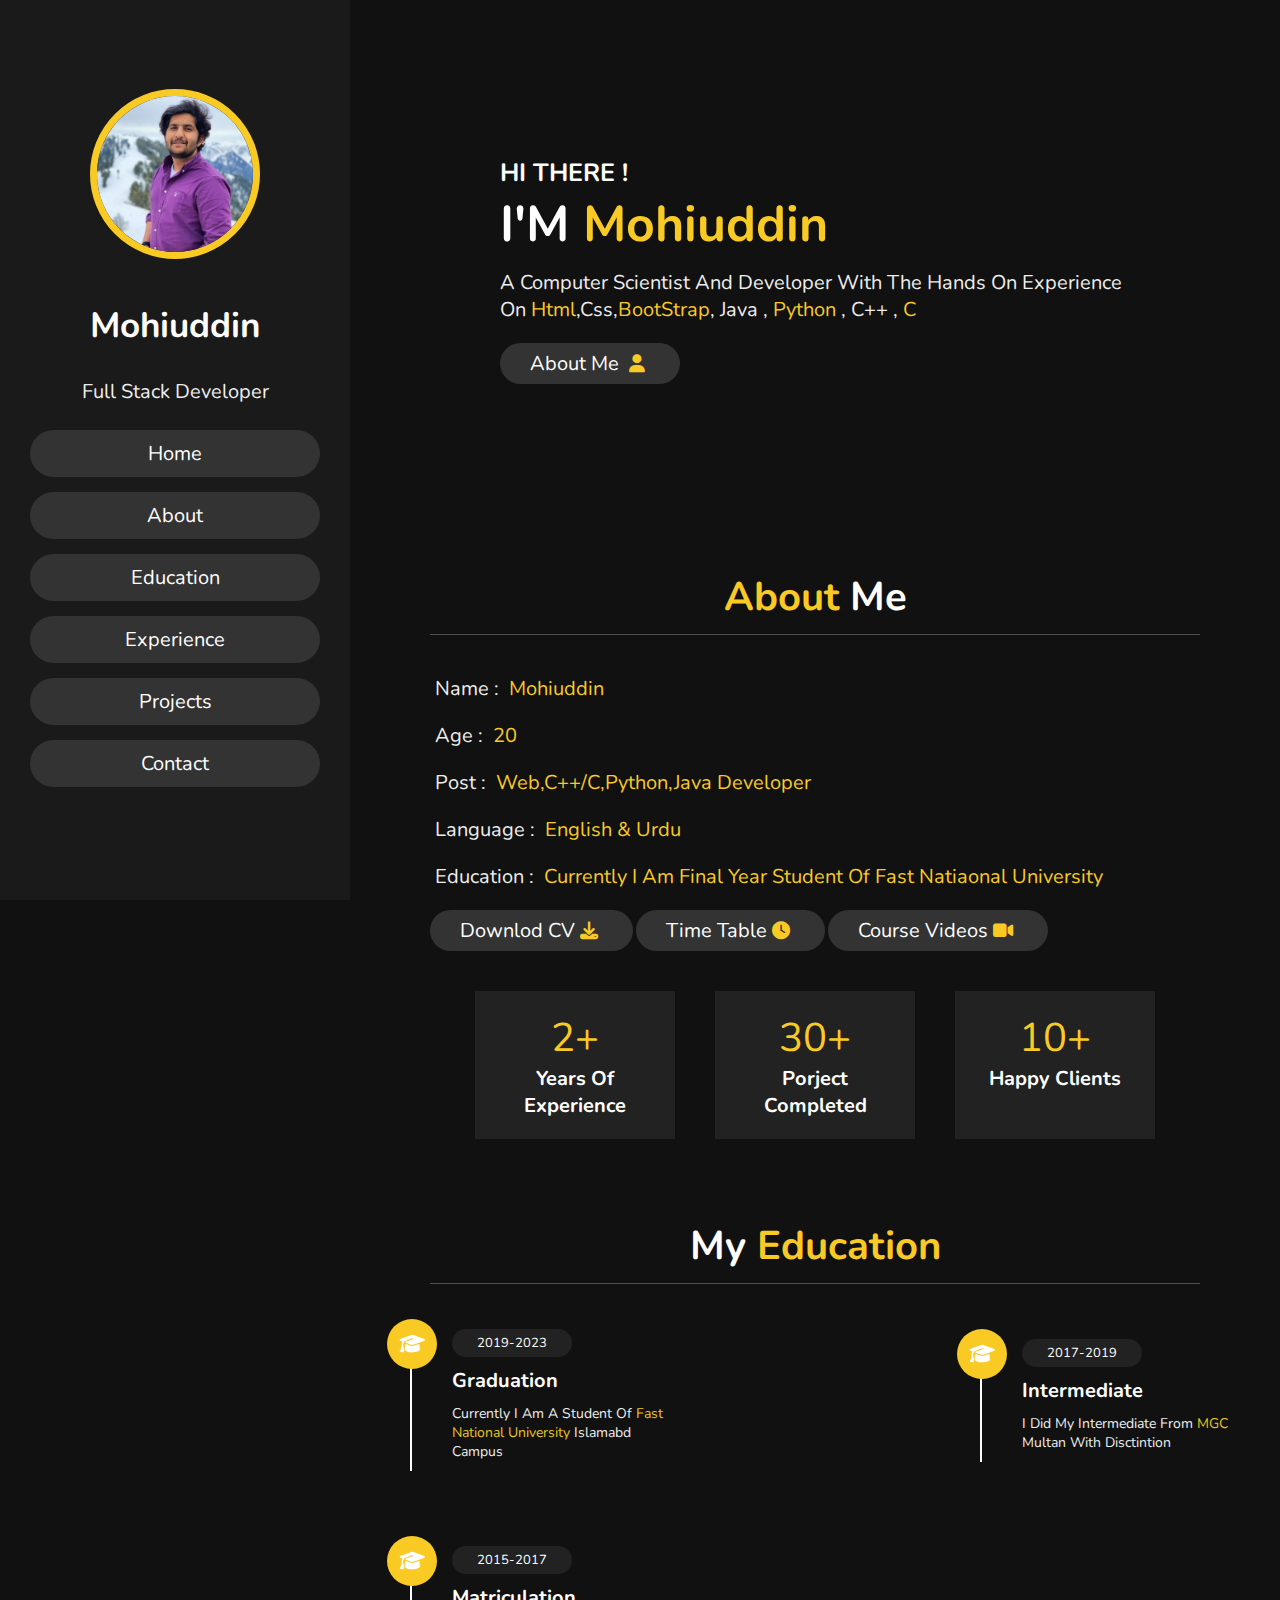
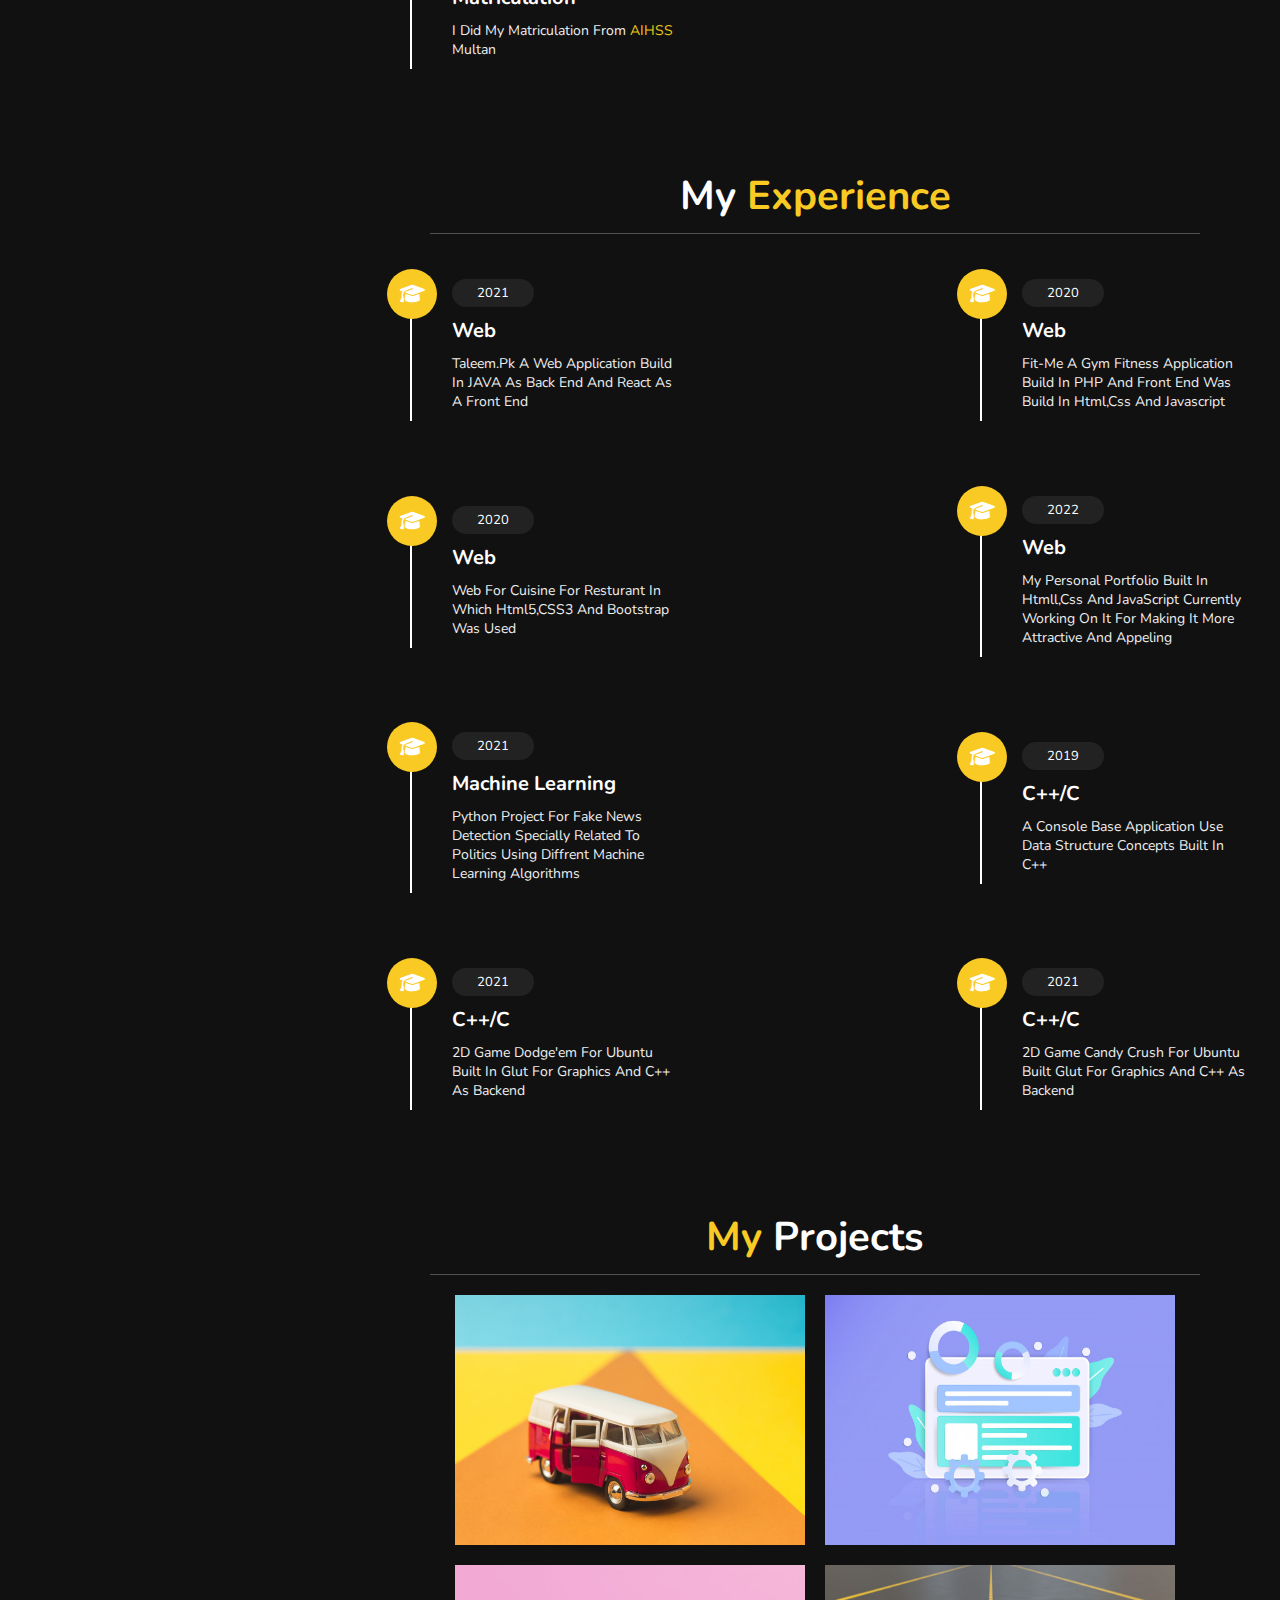
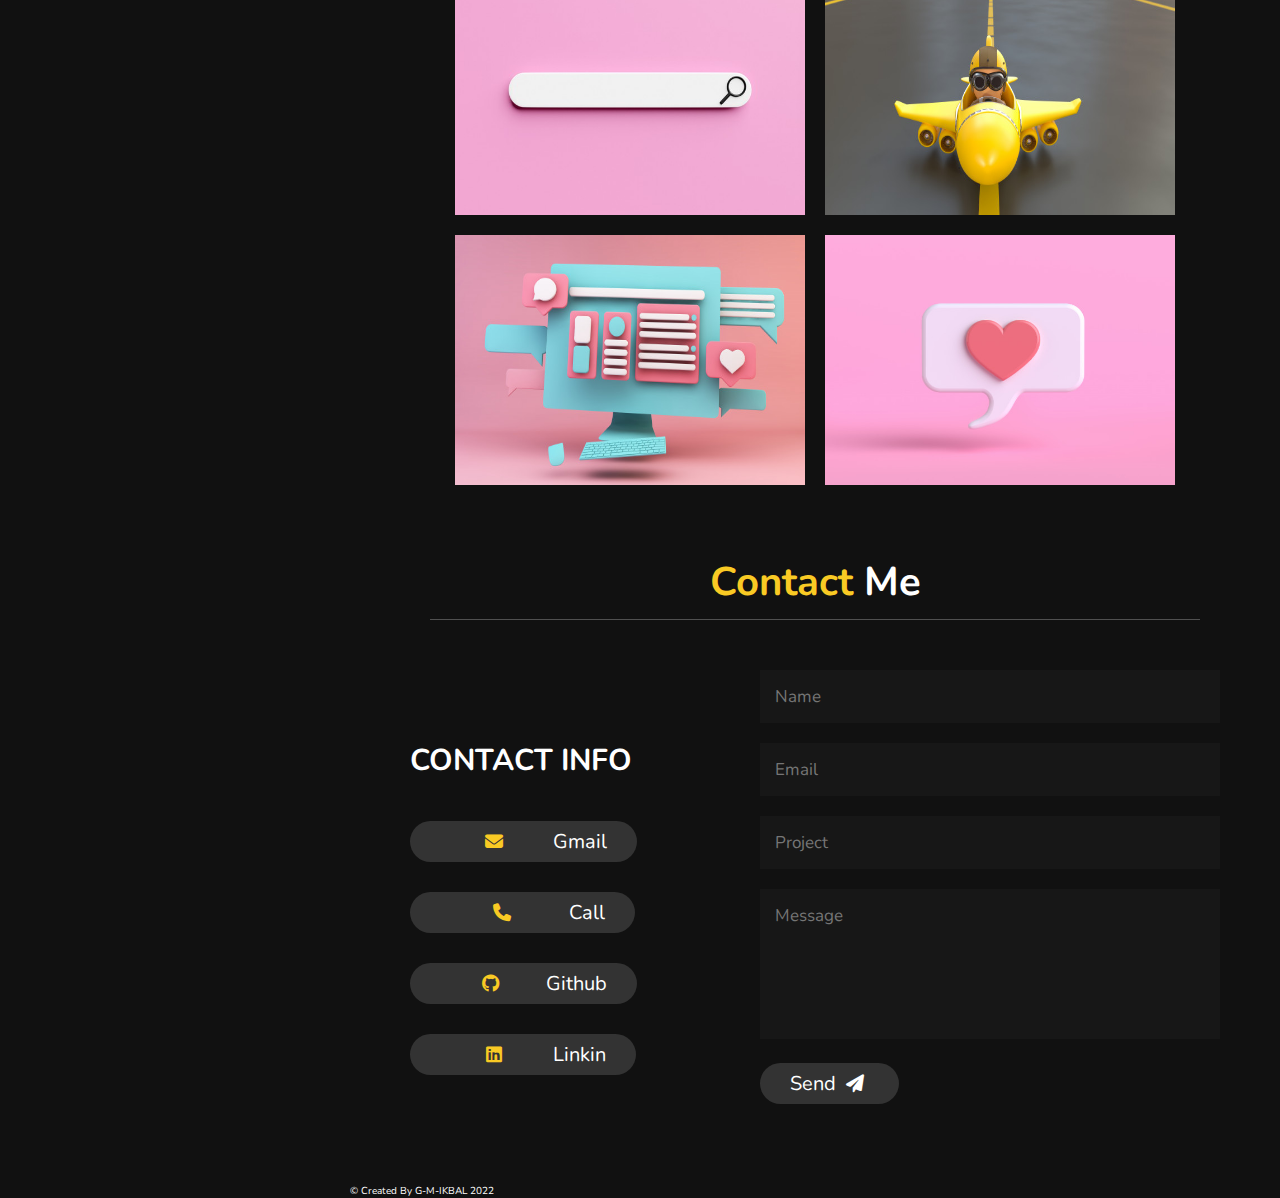
==== index.html @ d761e5ea "pushing files" ====
<!DOCTYPE html>
<html lang="en">
<head>
    <meta charset="UTF-8">
    <meta name="viewport" content="width=device-width, initial-scale=1.0">
    <title>responsive personal portfolio website design</title>

    
    <!-- font awesome cdn link  -->
    <link rel="stylesheet" href="https://cdnjs.cloudflare.com/ajax/libs/font-awesome/5.15.2/css/all.min.css">

    <!-- custom css file link  -->
    <link rel="stylesheet" href="style/style.css">
    
    <link rel="stylesheet" href="style/fontawesome-free-6.2.0-web/css/brands.css">
    <link rel="stylesheet" href="style/fontawesome-free-6.2.0-web/css/fontawesome.css">
    <link rel="stylesheet" href="style/fontawesome-free-6.2.0-web/css/all.css">


</head>
<body>
    

<header>

    <div class="user">

       
        <img src="images/pic.jpg" alt="">
        <h3 class="name">Mohiuddin</h3>
        <p class="post">Full Stack Developer</p>
    </div>

    <nav class="navbar">
        <ul>
            <li><a href="#home">home</a></li>
            <li><a href="#about">about</a></li>
            <li><a href="#education">education</a></li>
        
            <li><a href="#experience">Experience</a></li>
            <li><a href="#portfolio">Projects</a></li>
        
            <li><a href="#contact">contact</a></li>
        </ul>
    </nav>

</header>

<!-- header section ends -->

<div id="menu" class="fas fa-bars"></div>

<!-- home section starts  -->

<section class="home" id="home">



    <h3>HI THERE !</h3>
    <h1>I'M <span>Mohiuddin</span></h1>
    <p>A Computer Scientist and Developer with the hands on experience on <span>Html</span>,Css,<span>BootStrap</span>, Java , <span>Python</span> , C++ , <span>C</span></p>
    <a href="#about"><button class="btn">about me <i class="fas fa-user" style="color:var(--yellow);"></i></button></a>

</section>


<section class="about" id="about">

<h1 class="heading"> <span>about</span> me </h1>

<div class="row">

    <div class="info">
        <h3> <span> name : </span> Mohiuddin </h3>
        <h3> <span> age : </span> 20 </h3>
        <h3> <span> post : </span> Web,C++/C,Python,Java Developer </h3>
        <h3> <span> language : </span> English & Urdu </h3>
        <h3> <span> Education : </span> Currently i am Final Year Student of Fast Natiaonal University </h3>

    <a href="Resume.pdf"><button class="btn">Downlod CV<i class="fa fa-download" style="color:var(--yellow);"></i></button></a>
    <a href="mytimetable.html"><button class ="btn">Time Table<i class="fa fa-clock" style="color:var(--yellow);"></i></button></a>
    <a href="coursevideos.html"><button class ="btn">Course Videos<i class="fa fa-video" style="color:var(--yellow);"></i></button></a>

    </div>

    <div class="counter">

        <div class="box">
            <span>2+</span>
            <h3>years of experience</h3>
        </div>

        <div class="box">
            <span>30+</span>
            <h3>porject completed</h3>
        </div>

        <div class="box">
            <span>10+</span>
            <h3>happy clients</h3>
        </div>

    </div>

</div>

</section>



<section class="education" id="education">
    
<h1 class="heading"> My  <span>Education</span> </h1>

<div class="box-container">

    <div class="box">

        <i class="fas fa-graduation-cap"></i>
        <span>2019-2023</span>
        <h3>Graduation</h3>
        <p>Currently I am a student of <a href="http://nu.edu.pk/" style="color: rgb(233, 198, 24);">Fast National University </a> Islamabd Campus</p> 
       
    </div>

    <div class="box">
         <i class="fas fa-graduation-cap"></i>
        <span>2017-2019</span>
        <h3>Intermediate</h3>
        <p>I did My Intermediate from  <a href="" style="color: rgb(233, 198, 24);">MGC</a> Multan with disctintion</p> 
    
    </div>

    
    <div class="box">
        <i class="fas fa-graduation-cap"></i>
       <span>2015-2017</span>
       <h3>Matriculation</h3>
       <p>I did My Matriculation from  <a href="" style="color: rgb(233, 198, 24);">AIHSS</a> Multan </p> 
   
   </div>

</div>

</section>





<section class="experience" id="experience">

<h1 class="heading"> my <span>Experience</span> </h1>

<div class="box-container">

    <div class="box">
        <i class="fas fa-graduation-cap"></i>
        <span>2021</span>
        <h3>Web</h3>
        <p>Taleem.pk A web Application Build in JAVA as Back End and React as a Front End</p> 

</div>
    <div class="box">
        <i class="fas fa-graduation-cap"></i>
        <span>2020</span>
        <h3>Web</h3>
        <p>Fit-me A gym fitness application Build in PHP and Front End was build in Html,Css and Javascript</p>
    </div>

    <div class="box">
        <i class="fas fa-graduation-cap"></i>
        <span>2020</span>
        <h3>Web</h3>
        <p>Web for Cuisine for Resturant in which Html5,CSS3 and Bootstrap was used</p>
    </div>

    
    <div class="box">
        <i class="fas fa-graduation-cap"></i>
        <span>2022</span>
        <h3>Web</h3>
        <p>My Personal Portfolio Built in Htmll,Css and JavaScript Currently Working on It for Making it more attractive and Appeling</p>
    </div>

    
    <div class="box">
        <i class="fas fa-graduation-cap"></i>
        <span>2021</span>
        <h3>Machine Learning</h3>
        <p>Python Project For Fake news Detection Specially Related to Politics Using Diffrent Machine Learning Algorithms</p>
    </div>

    <div class="box">
        <i class="fas fa-graduation-cap"></i>
        <span>2019</span>
        <h3>C++/C</h3>
        <p>A Console Base Application Use Data structure Concepts Built in C++</p>
    </div>


    <div class="box">
        <i class="fas fa-graduation-cap"></i>
        <span>2021</span>
        <h3>C++/C</h3>
        <p>2D Game Dodge'em for Ubuntu Built in Glut for Graphics and C++ as backend </p>
    </div>

    <div class="box">
        <i class="fas fa-graduation-cap"></i>
        <span>2021</span>
        <h3>C++/C</h3>
        <p>2D Game Candy Crush for Ubuntu Built Glut for Graphics and C++ as backend </p>
    </div>

    

</div>

</section>

<section class="portfolio" id="portfolio">

    <h1 class="heading"> <span>my</span> Projects </h1>


    <div class="image-container" >

        <div class="box">
        <div class="flip-box">
            <div class="flip-box-inner">
              <div class="flip-box-front">
                <img src="images/img1.jpg" alt="img" style="width:350px;height:250px" >
              </div>
              <div class="flip-box-back">
                <h1>Web App</h1s>
                <p style="margin-top:20px;  justify-content: center;">A Project To ctreate Web App in Mern Stack. For Real Estate with the Feature of converting 2D floor planes in to 3D.   </p>
              </div>
            </div>
          </div>
        </div>

        <div class="box">
            <div class="flip-box">
                <div class="flip-box-inner">
                  <div class="flip-box-front">
                    <img src="images/img2.jpg" alt="img" style="width:350px;height:250px">
                  </div>
                  <div class="flip-box-back">
                    <h1>Machine Learning</h1s>
                    <p>A machine Learning Project for Auto Detection of Fake News. This Project was done in Pythone. </p>
                  </div>
                </div>
              </div>
        </div>

        <div class="box">
            <div class="flip-box">
                <div class="flip-box-inner">
                  <div class="flip-box-front">
                    <img src="images/img3.jpg" alt="img" style="width:350px;height:250px">
                  </div>
                  <div class="flip-box-back">
                    <h1>Computer Vision</h1s>
                    <p>Project Description here--</p>
                  </div>
                </div>
              </div>
        </div>

        <div class="box">
            <div class="flip-box">
                <div class="flip-box-inner">
                  <div class="flip-box-front">
                    <img src="images/img4.jpg" alt="img" style="width:350px;height:250px">
                  </div>
                  <div class="flip-box-back">
                    <h1>Artificial Intelligence</h1s>
                    <p>Autonomus driven cars using using simulation torcus</p>
                  </div>
                </div>
              </div>
        </div>

        <div class="box">
            <div class="flip-box">
                <div class="flip-box-inner">
                  <div class="flip-box-front">
                    <img src="images/img5.jpg" alt="img" style="width:350px;height:250px">
                  </div>
                  <div class="flip-box-back">
                    <h1>Games</h1s>
                    <p>Candu Crush and Dodge Em linux base built in C++ and glut </p>
                  </div>
                </div>
              </div>
        </div>


        <div class="box">
            <div class="flip-box">
                <div class="flip-box-inner">
                  <div class="flip-box-front">
                    <img src="images/img6.jpg" alt="img" style="width:350px;height:250px">
                  </div>
                  <div class="flip-box-back">
                    <h1>Taleem.Pk</h1s>
                    <p>LMS on diffrent concept using vaadin as fron end and pure java as backend</p>
                  </div>
                </div>
              </div>
        </div>

    </div>

</section>



<section class="contact" id="contact">

<h1 class="heading"> <span>contact</span> me </h1>

<div class="row">

    <div class="content">

        <h3 class="title">contact info</h3>

        <div class="info">
            
            <h3><a href="mailto: gmiqbal05@gmail.com" style="color:white;" ><button class="btn"><i class="fa fa-envelope" style="width:3cm; "></i>gmail</a> </i></button></i> </h3>
            <h3>  <a href ="tel:+923458466668 " style="color:white;"> <button class="btn"><i class="fas fa-phone" style="width:3.4cm; "></i>Call</button> </a></h3>
            <h3> <a href="https://github.com/" style="color:white;"><button class="btn"><i class="fa-brands fa-github" style="width:2.8cm; "></i>github</button>  </a></h3>
            <h3> <a href="https://pk.linkedin.com/in/gm-iqbal-00810a1b1" style="color:white;"><button class="btn"><i class="fa-brands fa-linkedin" style="width:3cm; "></i>Linkin</button> </a> </h3>
            
        </div>

    </div>

    <form action="">

        <input type="text" placeholder="name" class="box">
        <input type="email" placeholder="email" class="box">
        <input type="text" placeholder="project" class="box">
        <textarea name="" id="" cols="30" rows="10" class="box message" placeholder="message"></textarea>
        <button type="submit" class="btn"> send <i class="fas fa-paper-plane"></i> </button>

    </form>

</div>

</section>


<a href="#home" class="top">
    <img src="scroll-top-img.png" alt="">
</a>

<footer style="color:white;"><p>&copy Created By G-M-IKBAL 2022</p></footer>


</body>
</html>
---- style/style.css ----
@import url('https://fonts.googleapis.com/css2?family=Nunito:wght@200;300;400;600&display=swap');

@import "mytimetable.css";
@import "coursevideos.css";


:root{
    --yellow:#f9ca24;
}

*{
    font-family: 'Nunito', sans-serif;
    margin:0; padding:0;
    box-sizing: border-box;
    text-decoration: none;
    outline: none; border:none;
    text-transform: capitalize;
    transition: all .2s linear;
}

*::selection{
    background:var(--yellow);
    color:#333;
}

html{
    font-size: 62.5%;
    overflow-x: hidden;
}

html::-webkit-scrollbar{
    width:1.4rem;
}

html::-webkit-scrollbar-track{
    background:#222;
}

html::-webkit-scrollbar-thumb{
    background:var(--yellow);
}

body{
    background:#111;
    overflow-x: hidden;
    padding-left: 35rem;
} 

.index{
    background:#111;
    overflow-x: hidden;
    padding-left: 35rem;
}

section{
    min-height: 60vh;
     padding: 20px;;
}  


.btn{
    padding:.7rem 3rem;
    background:#333;
    color:#fff;
    cursor: pointer;
    transition: transform .5s;
    margin-top: 1rem;
    font-size: 2rem;
    border-radius: 5rem;
}


.btn:hover {
    transform: scale(1.3);
    background: var(--yellow);

    }

.btn i{
    padding:0 .5rem;
    font-size: 1.8rem;
}

 

.heading{
    text-align: center;
    margin:0 6rem;
    font-size: 4rem;
    padding:1rem;
    border-bottom: .1rem solid #fff4;
    color:#fff;
}

.heading span{
    color:var(--yellow);
}

header{
    position: fixed;
    top:0; left:0;
    z-index: 1000;
    height:100%;
    width:35rem;
    background:#1a1a1a;
    display: flex;
    align-items: center;
    justify-content: center;
    flex-flow: column;
    text-align: center;
}

header .user img{
    height:17rem;
    width:17rem;
    border-radius: 50%;
    object-fit: cover;
    margin-bottom: 1rem;
    border:.7rem solid var(--yellow);
}

header .user .name{
    font-size: 3.5rem;
    color:#fff;
}

header .user .post{
    font-size: 2rem;
    color:#eee;
}

header .navbar{
    width:100%;
   
}

header .navbar ul{
    list-style: none;
    padding:1rem 3rem;
   
}


header .navbar ul li a{
    display: block;
    padding:1rem;
    margin:1.5rem 0;
    background:#333;
    color:#fff;
    font-size: 2rem;
    border-radius: 5rem;
   
}

header .navbar ul li a:hover{
    background:var(--yellow);
    transform: scale(1.2);
    
}

#menu{
    position: fixed;
    top:2rem; right:2rem;
    background:#333;
    color:#fff;
    cursor: pointer;
    font-size: 2.5rem;
    padding:1rem 1.5rem; 
    z-index: 1000;
    display: none; 
}

.home{
    display: flex;
    justify-content: center;
    flex-flow: column;
    padding:0 15rem;
}

.home h3{
    font-size: 2.5rem;
    color:#fff;
}

.home h1{
    font-size:5rem;
    color:#fff;
}

.home h1 span{
    color:var(--yellow);
}

.home p span{
    color: var(--yellow);
}

.home p{
    font-size:2rem;
    color:#eee;
    padding: 1rem 0;
}

.about .row{
    display: flex;
    align-items: center;
    justify-content: center;
    flex-wrap: wrap;
    padding:1rem 0;
}

.about .row .info{
    flex:1 1 48rem;
    padding:2rem 1rem;
    padding-left: 6rem;
}

.about .row .info h3{
    font-size: 2rem;
    color:var(--yellow);
    padding:1rem 0;
    font-weight: normal;
}


.about .row .info h3 span{
    color:#eee;
    padding:0 .5rem;
}

.about .row .counter{
    flex:1 1 48rem;
    display: flex;
    justify-content: center;
    flex-wrap: wrap;
}

.about .row .counter .box{
    width:20rem;
    background:#222;
    text-align: center;
    padding: 2rem;
    margin:2rem;


}

.about .row .counter .box span{
    font-size: 4rem;
    color:var(--yellow);
}

.about .row .counter .box h3{
    font-size: 2rem;
    color:#fff;
}

 .box-container{
    display: flex;
    align-items: center;
    justify-content: space-between;
    flex-wrap: wrap;
    padding:1rem 0;
    padding-left: 3rem;
}

 .box-container .box{
    width:27rem;
    margin:4rem 1rem;
    padding-left: 4rem;
    border-left: .2rem solid #fff;
    position: relative;
}

 .box-container .box span{
    font-size: 1.3rem;
    background:#222;
    color:#fff;
    border-radius: 5rem;
    padding:.5rem 2.5rem;
}

 .box-container .box h3{
    font-size: 2rem;
    color:#fff;
    padding-top: 1.5rem;
}

 .box-container .box p{
    font-size: 1.4rem;
    color:#eee;
    padding: 1rem 0;
}

.box-container .box i{
    position: absolute;
    top:-1.5rem; left:-2.5rem;
    height:5rem;
    width: 5rem;
    border-radius: 50%;
    line-height: 5rem;
    text-align: center;
    font-size: 2rem;
    color:#fff;
    background:var(--yellow);
}



.portfolio .button-container{
    display: flex;
    align-items: center;
    justify-content: center;
    flex-wrap: wrap;
    padding:1rem 0;
}

.portfolio .button-container .btn{
    margin:1rem;
    cursor: pointer;
}

.portfolio .image-container{
    display: flex;
    align-items: center;
    justify-content: center;
    flex-wrap:wrap;
    padding: 1rem 0;

}


.contact .cols{
    display: flex;
    align-items: left;
    justify-content: center;
    flex-wrap: wrap;
}

.contact .cols .content{
    flex:1 1 30rem;
    padding:4rem;
    padding-bottom: 0;
}

.contact .cols form{
    flex:1 1 45rem;
    padding:2rem;
    margin:2rem;
    margin-bottom: 4rem;
}

.contact .cols form .box{
    padding:1.5rem;
    margin:1rem 0;
    background:#3333;
    color:#fff;
    text-transform: none;
    font-size: 1.7rem;
    width:100%;
}

.contact .cols form .box::placeholder{
    text-transform: capitalize;
}

.contact .cols form .message{
    height: 15rem;
    resize: none;
}

.contact .cols .content .title{
    text-transform: uppercase;
    color:#fff;
    font-size: 3rem;
    padding-bottom: 2rem;
}

.contact .cols .content .info h3{
    display: flex;
    align-items: center;
    font-size: 2rem;
    color:#eee;
    padding:1rem 0;
    font-weight: normal;
}

.contact .cols .content .info h3 i{
    padding-right: 1rem;
    align-items: center;
    color:var(--yellow);
}

.contact .cols .content .info h3 i{
    padding-right: 1rem;
    align-items: center;
    color:var(--yellow);
}

.top{
    position: fixed;
    bottom:7.5rem; right: 2rem;
    z-index: 100;
    display: none;
}



.flip-box {
    background-color: transparent;
    width: 350px;
    height: 250px;
    perspective: 1000px;
    background-color: var(--yellow);
    margin: 1rem;
  }
  
  .flip-box-inner {
    position: relative;
    width: 100%;
    height: 100%;
    text-align: center;
    transition: transform 0.8s;
    transform-style: preserve-3d;

  }
  
  .flip-box:hover .flip-box-inner {
    transform: rotateY(180deg);
  }
  
  .flip-box-front, .flip-box-back {
    position: absolute;
    width: 100%;
    height: 100%;
    -webkit-backface-visibility: hidden;
    backface-visibility: hidden;
  }


  .flip-box-back {

    background-color: rgb(56, 54, 54);
    color: white;
    transform: rotateY(180deg);
  }

  
  

  .flip-box-back p{

    color: var(--yellow);
    font-size: large;
    font-family: 'Franklin Gothic Medium', 'Arial Narrow', Arial, sans-serif;
    text-align: center;
  }

  
  .flip-box-back h1{

    color: var(--yellow);
    font-size: xx-large;
    font-weight: bold;

    font-family: 'Times New Roman', Times, serif;
    font-weight: 200;
    text-align: center;
  }
  

  .flip-box-back p{

    color: white;
    font-size: small;
    text-align: center;
  }


  .contact .row{
    display: flex;
    align-items: center;
    justify-content: center;
    flex-wrap: wrap;
}

.contact .row .content{
    flex:1 1 30rem;
    padding:4rem;
    padding-bottom: 0;
}

.contact .row form{
    flex:1 1 45rem;
    padding:2rem;
    margin:2rem;
    margin-bottom: 4rem;
}

.contact .row form .box{
    padding:1.5rem;
    margin:1rem 0;
    background:#3333;
    color:#fff;
    text-transform: none;
    font-size: 1.7rem;
    width:100%;
}

.contact .row form .box::placeholder{
    text-transform: capitalize;
}

.contact .row form .message{
    height: 15rem;
    resize: none;
}

.contact .row .content .title{
    text-transform: uppercase;
    color:#fff;
    font-size: 3rem;
    padding-bottom: 2rem;
 }

.contact .row .content .info h3{
    display: flex;
    align-items: center;
    font-size: 2rem;
    color:#eee;
    padding:1rem 0;
    font-weight: normal;
}

.contact .row .content .info h3 i{
    padding-right: 1rem;
    color:var(--yellow);
} 

/* media queries  */

@media (max-width:1200px){

    html{
        font-size: 55%;
    }

    .home{
        padding:1rem 4rem;
    }

}





 @media (max-width:991px){

    header{
        left:-120%;
    }
 
    #menu{
        display: block;
    }
 
    header.toggle{
     left:0%;
    }
 
    body{
        padding:0;
    }
 
 }

 
@media (max-width:768px){

    html{
        font-size: 50%;
    }

 }
 

@media (max-width:400px){


    header{
        width: 100%;
       
    }

    .heading{
        margin:0 3rem;
    }

    .about .row .counter .box{
        width: 100%;
    }
 
    .experience .box-container .box{
        width:100%;
    }

    .education .box-container .box{
        width:100%;
    }

    .portfolio .box-container .box{
        width:100%;
    }

    .contact .row form{
        margin:3rem 0;
    }



  }
---- style/fontawesome-free-6.2.0-web/css/brands.css ----
/*!
 * Font Awesome Free 6.2.0 by @fontawesome - https://fontawesome.com
 * License - https://fontawesome.com/license/free (Icons: CC BY 4.0, Fonts: SIL OFL 1.1, Code: MIT License)
 * Copyright 2022 Fonticons, Inc.
 */
:root, :host {
  --fa-style-family-brands: 'Font Awesome 6 Brands';
  --fa-font-brands: normal 400 1em/1 'Font Awesome 6 Brands'; }

@font-face {
  font-family: 'Font Awesome 6 Brands';
  font-style: normal;
  font-weight: 400;
  font-display: block;
  src: url("../webfonts/fa-brands-400.woff2") format("woff2"), url("../webfonts/fa-brands-400.ttf") format("truetype"); }

.fab,
.fa-brands {
  font-weight: 400; }

.fa-monero:before {
  content: "\f3d0"; }

.fa-hooli:before {
  content: "\f427"; }

.fa-yelp:before {
  content: "\f1e9"; }

.fa-cc-visa:before {
  content: "\f1f0"; }

.fa-lastfm:before {
  content: "\f202"; }

.fa-shopware:before {
  content: "\f5b5"; }

.fa-creative-commons-nc:before {
  content: "\f4e8"; }

.fa-aws:before {
  content: "\f375"; }

.fa-redhat:before {
  content: "\f7bc"; }

.fa-yoast:before {
  content: "\f2b1"; }

.fa-cloudflare:before {
  content: "\e07d"; }

.fa-ups:before {
  content: "\f7e0"; }

.fa-wpexplorer:before {
  content: "\f2de"; }

.fa-dyalog:before {
  content: "\f399"; }

.fa-bity:before {
  content: "\f37a"; }

.fa-stackpath:before {
  content: "\f842"; }

.fa-buysellads:before {
  content: "\f20d"; }

.fa-first-order:before {
  content: "\f2b0"; }

.fa-modx:before {
  content: "\f285"; }

.fa-guilded:before {
  content: "\e07e"; }

.fa-vnv:before {
  content: "\f40b"; }

.fa-square-js:before {
  content: "\f3b9"; }

.fa-js-square:before {
  content: "\f3b9"; }

.fa-microsoft:before {
  content: "\f3ca"; }

.fa-qq:before {
  content: "\f1d6"; }

.fa-orcid:before {
  content: "\f8d2"; }

.fa-java:before {
  content: "\f4e4"; }

.fa-invision:before {
  content: "\f7b0"; }

.fa-creative-commons-pd-alt:before {
  content: "\f4ed"; }

.fa-centercode:before {
  content: "\f380"; }

.fa-glide-g:before {
  content: "\f2a6"; }

.fa-drupal:before {
  content: "\f1a9"; }

.fa-hire-a-helper:before {
  content: "\f3b0"; }

.fa-creative-commons-by:before {
  content: "\f4e7"; }

.fa-unity:before {
  content: "\e049"; }

.fa-whmcs:before {
  content: "\f40d"; }

.fa-rocketchat:before {
  content: "\f3e8"; }

.fa-vk:before {
  content: "\f189"; }

.fa-untappd:before {
  content: "\f405"; }

.fa-mailchimp:before {
  content: "\f59e"; }

.fa-css3-alt:before {
  content: "\f38b"; }

.fa-square-reddit:before {
  content: "\f1a2"; }

.fa-reddit-square:before {
  content: "\f1a2"; }

.fa-vimeo-v:before {
  content: "\f27d"; }

.fa-contao:before {
  content: "\f26d"; }

.fa-square-font-awesome:before {
  content: "\e5ad"; }

.fa-deskpro:before {
  content: "\f38f"; }

.fa-sistrix:before {
  content: "\f3ee"; }

.fa-square-instagram:before {
  content: "\e055"; }

.fa-instagram-square:before {
  content: "\e055"; }

.fa-battle-net:before {
  content: "\f835"; }

.fa-the-red-yeti:before {
  content: "\f69d"; }

.fa-square-hacker-news:before {
  content: "\f3af"; }

.fa-hacker-news-square:before {
  content: "\f3af"; }

.fa-edge:before {
  content: "\f282"; }

.fa-napster:before {
  content: "\f3d2"; }

.fa-square-snapchat:before {
  content: "\f2ad"; }

.fa-snapchat-square:before {
  content: "\f2ad"; }

.fa-google-plus-g:before {
  content: "\f0d5"; }

.fa-artstation:before {
  content: "\f77a"; }

.fa-markdown:before {
  content: "\f60f"; }

.fa-sourcetree:before {
  content: "\f7d3"; }

.fa-google-plus:before {
  content: "\f2b3"; }

.fa-diaspora:before {
  content: "\f791"; }

.fa-foursquare:before {
  content: "\f180"; }

.fa-stack-overflow:before {
  content: "\f16c"; }

.fa-github-alt:before {
  content: "\f113"; }

.fa-phoenix-squadron:before {
  content: "\f511"; }

.fa-pagelines:before {
  content: "\f18c"; }

.fa-algolia:before {
  content: "\f36c"; }

.fa-red-river:before {
  content: "\f3e3"; }

.fa-creative-commons-sa:before {
  content: "\f4ef"; }

.fa-safari:before {
  content: "\f267"; }

.fa-google:before {
  content: "\f1a0"; }

.fa-square-font-awesome-stroke:before {
  content: "\f35c"; }

.fa-font-awesome-alt:before {
  content: "\f35c"; }

.fa-atlassian:before {
  content: "\f77b"; }

.fa-linkedin-in:before {
  content: "\f0e1"; }

.fa-digital-ocean:before {
  content: "\f391"; }

.fa-nimblr:before {
  content: "\f5a8"; }

.fa-chromecast:before {
  content: "\f838"; }

.fa-evernote:before {
  content: "\f839"; }

.fa-hacker-news:before {
  content: "\f1d4"; }

.fa-creative-commons-sampling:before {
  content: "\f4f0"; }

.fa-adversal:before {
  content: "\f36a"; }

.fa-creative-commons:before {
  content: "\f25e"; }

.fa-watchman-monitoring:before {
  content: "\e087"; }

.fa-fonticons:before {
  content: "\f280"; }

.fa-weixin:before {
  content: "\f1d7"; }

.fa-shirtsinbulk:before {
  content: "\f214"; }

.fa-codepen:before {
  content: "\f1cb"; }

.fa-git-alt:before {
  content: "\f841"; }

.fa-lyft:before {
  content: "\f3c3"; }

.fa-rev:before {
  content: "\f5b2"; }

.fa-windows:before {
  content: "\f17a"; }

.fa-wizards-of-the-coast:before {
  content: "\f730"; }

.fa-square-viadeo:before {
  content: "\f2aa"; }

.fa-viadeo-square:before {
  content: "\f2aa"; }

.fa-meetup:before {
  content: "\f2e0"; }

.fa-centos:before {
  content: "\f789"; }

.fa-adn:before {
  content: "\f170"; }

.fa-cloudsmith:before {
  content: "\f384"; }

.fa-pied-piper-alt:before {
  content: "\f1a8"; }

.fa-square-dribbble:before {
  content: "\f397"; }

.fa-dribbble-square:before {
  content: "\f397"; }

.fa-codiepie:before {
  content: "\f284"; }

.fa-node:before {
  content: "\f419"; }

.fa-mix:before {
  content: "\f3cb"; }

.fa-steam:before {
  content: "\f1b6"; }

.fa-cc-apple-pay:before {
  content: "\f416"; }

.fa-scribd:before {
  content: "\f28a"; }

.fa-openid:before {
  content: "\f19b"; }

.fa-instalod:before {
  content: "\e081"; }

.fa-expeditedssl:before {
  content: "\f23e"; }

.fa-sellcast:before {
  content: "\f2da"; }

.fa-square-twitter:before {
  content: "\f081"; }

.fa-twitter-square:before {
  content: "\f081"; }

.fa-r-project:before {
  content: "\f4f7"; }

.fa-delicious:before {
  content: "\f1a5"; }

.fa-freebsd:before {
  content: "\f3a4"; }

.fa-vuejs:before {
  content: "\f41f"; }

.fa-accusoft:before {
  content: "\f369"; }

.fa-ioxhost:before {
  content: "\f208"; }

.fa-fonticons-fi:before {
  content: "\f3a2"; }

.fa-app-store:before {
  content: "\f36f"; }

.fa-cc-mastercard:before {
  content: "\f1f1"; }

.fa-itunes-note:before {
  content: "\f3b5"; }

.fa-golang:before {
  content: "\e40f"; }

.fa-kickstarter:before {
  content: "\f3bb"; }

.fa-grav:before {
  content: "\f2d6"; }

.fa-weibo:before {
  content: "\f18a"; }

.fa-uncharted:before {
  content: "\e084"; }

.fa-firstdraft:before {
  content: "\f3a1"; }

.fa-square-youtube:before {
  content: "\f431"; }

.fa-youtube-square:before {
  content: "\f431"; }

.fa-wikipedia-w:before {
  content: "\f266"; }

.fa-wpressr:before {
  content: "\f3e4"; }

.fa-rendact:before {
  content: "\f3e4"; }

.fa-angellist:before {
  content: "\f209"; }

.fa-galactic-republic:before {
  content: "\f50c"; }

.fa-nfc-directional:before {
  content: "\e530"; }

.fa-skype:before {
  content: "\f17e"; }

.fa-joget:before {
  content: "\f3b7"; }

.fa-fedora:before {
  content: "\f798"; }

.fa-stripe-s:before {
  content: "\f42a"; }

.fa-meta:before {
  content: "\e49b"; }

.fa-laravel:before {
  content: "\f3bd"; }

.fa-hotjar:before {
  content: "\f3b1"; }

.fa-bluetooth-b:before {
  content: "\f294"; }

.fa-sticker-mule:before {
  content: "\f3f7"; }

.fa-creative-commons-zero:before {
  content: "\f4f3"; }

.fa-hips:before {
  content: "\f452"; }

.fa-behance:before {
  content: "\f1b4"; }

.fa-reddit:before {
  content: "\f1a1"; }

.fa-discord:before {
  content: "\f392"; }

.fa-chrome:before {
  content: "\f268"; }

.fa-app-store-ios:before {
  content: "\f370"; }

.fa-cc-discover:before {
  content: "\f1f2"; }

.fa-wpbeginner:before {
  content: "\f297"; }

.fa-confluence:before {
  content: "\f78d"; }

.fa-mdb:before {
  content: "\f8ca"; }

.fa-dochub:before {
  content: "\f394"; }

.fa-accessible-icon:before {
  content: "\f368"; }

.fa-ebay:before {
  content: "\f4f4"; }

.fa-amazon:before {
  content: "\f270"; }

.fa-unsplash:before {
  content: "\e07c"; }

.fa-yarn:before {
  content: "\f7e3"; }

.fa-square-steam:before {
  content: "\f1b7"; }

.fa-steam-square:before {
  content: "\f1b7"; }

.fa-500px:before {
  content: "\f26e"; }

.fa-square-vimeo:before {
  content: "\f194"; }

.fa-vimeo-square:before {
  content: "\f194"; }

.fa-asymmetrik:before {
  content: "\f372"; }

.fa-font-awesome:before {
  content: "\f2b4"; }

.fa-font-awesome-flag:before {
  content: "\f2b4"; }

.fa-font-awesome-logo-full:before {
  content: "\f2b4"; }

.fa-gratipay:before {
  content: "\f184"; }

.fa-apple:before {
  content: "\f179"; }

.fa-hive:before {
  content: "\e07f"; }

.fa-gitkraken:before {
  content: "\f3a6"; }

.fa-keybase:before {
  content: "\f4f5"; }

.fa-apple-pay:before {
  content: "\f415"; }

.fa-padlet:before {
  content: "\e4a0"; }

.fa-amazon-pay:before {
  content: "\f42c"; }

.fa-square-github:before {
  content: "\f092"; }

.fa-github-square:before {
  content: "\f092"; }

.fa-stumbleupon:before {
  content: "\f1a4"; }

.fa-fedex:before {
  content: "\f797"; }

.fa-phoenix-framework:before {
  content: "\f3dc"; }

.fa-shopify:before {
  content: "\e057"; }

.fa-neos:before {
  content: "\f612"; }

.fa-hackerrank:before {
  content: "\f5f7"; }

.fa-researchgate:before {
  content: "\f4f8"; }

.fa-swift:before {
  content: "\f8e1"; }

.fa-angular:before {
  content: "\f420"; }

.fa-speakap:before {
  content: "\f3f3"; }

.fa-angrycreative:before {
  content: "\f36e"; }

.fa-y-combinator:before {
  content: "\f23b"; }

.fa-empire:before {
  content: "\f1d1"; }

.fa-envira:before {
  content: "\f299"; }

.fa-square-gitlab:before {
  content: "\e5ae"; }

.fa-gitlab-square:before {
  content: "\e5ae"; }

.fa-studiovinari:before {
  content: "\f3f8"; }

.fa-pied-piper:before {
  content: "\f2ae"; }

.fa-wordpress:before {
  content: "\f19a"; }

.fa-product-hunt:before {
  content: "\f288"; }

.fa-firefox:before {
  content: "\f269"; }

.fa-linode:before {
  content: "\f2b8"; }

.fa-goodreads:before {
  content: "\f3a8"; }

.fa-square-odnoklassniki:before {
  content: "\f264"; }

.fa-odnoklassniki-square:before {
  content: "\f264"; }

.fa-jsfiddle:before {
  content: "\f1cc"; }

.fa-sith:before {
  content: "\f512"; }

.fa-themeisle:before {
  content: "\f2b2"; }

.fa-page4:before {
  content: "\f3d7"; }

.fa-hashnode:before {
  content: "\e499"; }

.fa-react:before {
  content: "\f41b"; }

.fa-cc-paypal:before {
  content: "\f1f4"; }

.fa-squarespace:before {
  content: "\f5be"; }

.fa-cc-stripe:before {
  content: "\f1f5"; }

.fa-creative-commons-share:before {
  content: "\f4f2"; }

.fa-bitcoin:before {
  content: "\f379"; }

.fa-keycdn:before {
  content: "\f3ba"; }

.fa-opera:before {
  content: "\f26a"; }

.fa-itch-io:before {
  content: "\f83a"; }

.fa-umbraco:before {
  content: "\f8e8"; }

.fa-galactic-senate:before {
  content: "\f50d"; }

.fa-ubuntu:before {
  content: "\f7df"; }

.fa-draft2digital:before {
  content: "\f396"; }

.fa-stripe:before {
  content: "\f429"; }

.fa-houzz:before {
  content: "\f27c"; }

.fa-gg:before {
  content: "\f260"; }

.fa-dhl:before {
  content: "\f790"; }

.fa-square-pinterest:before {
  content: "\f0d3"; }

.fa-pinterest-square:before {
  content: "\f0d3"; }

.fa-xing:before {
  content: "\f168"; }

.fa-blackberry:before {
  content: "\f37b"; }

.fa-creative-commons-pd:before {
  content: "\f4ec"; }

.fa-playstation:before {
  content: "\f3df"; }

.fa-quinscape:before {
  content: "\f459"; }

.fa-less:before {
  content: "\f41d"; }

.fa-blogger-b:before {
  content: "\f37d"; }

.fa-opencart:before {
  content: "\f23d"; }

.fa-vine:before {
  content: "\f1ca"; }

.fa-paypal:before {
  content: "\f1ed"; }

.fa-gitlab:before {
  content: "\f296"; }

.fa-typo3:before {
  content: "\f42b"; }

.fa-reddit-alien:before {
  content: "\f281"; }

.fa-yahoo:before {
  content: "\f19e"; }

.fa-dailymotion:before {
  content: "\e052"; }

.fa-affiliatetheme:before {
  content: "\f36b"; }

.fa-pied-piper-pp:before {
  content: "\f1a7"; }

.fa-bootstrap:before {
  content: "\f836"; }

.fa-odnoklassniki:before {
  content: "\f263"; }

.fa-nfc-symbol:before {
  content: "\e531"; }

.fa-ethereum:before {
  content: "\f42e"; }

.fa-speaker-deck:before {
  content: "\f83c"; }

.fa-creative-commons-nc-eu:before {
  content: "\f4e9"; }

.fa-patreon:before {
  content: "\f3d9"; }

.fa-avianex:before {
  content: "\f374"; }

.fa-ello:before {
  content: "\f5f1"; }

.fa-gofore:before {
  content: "\f3a7"; }

.fa-bimobject:before {
  content: "\f378"; }

.fa-facebook-f:before {
  content: "\f39e"; }

.fa-square-google-plus:before {
  content: "\f0d4"; }

.fa-google-plus-square:before {
  content: "\f0d4"; }

.fa-mandalorian:before {
  content: "\f50f"; }

.fa-first-order-alt:before {
  content: "\f50a"; }

.fa-osi:before {
  content: "\f41a"; }

.fa-google-wallet:before {
  content: "\f1ee"; }

.fa-d-and-d-beyond:before {
  content: "\f6ca"; }

.fa-periscope:before {
  content: "\f3da"; }

.fa-fulcrum:before {
  content: "\f50b"; }

.fa-cloudscale:before {
  content: "\f383"; }

.fa-forumbee:before {
  content: "\f211"; }

.fa-mizuni:before {
  content: "\f3cc"; }

.fa-schlix:before {
  content: "\f3ea"; }

.fa-square-xing:before {
  content: "\f169"; }

.fa-xing-square:before {
  content: "\f169"; }

.fa-bandcamp:before {
  content: "\f2d5"; }

.fa-wpforms:before {
  content: "\f298"; }

.fa-cloudversify:before {
  content: "\f385"; }

.fa-usps:before {
  content: "\f7e1"; }

.fa-megaport:before {
  content: "\f5a3"; }

.fa-magento:before {
  content: "\f3c4"; }

.fa-spotify:before {
  content: "\f1bc"; }

.fa-optin-monster:before {
  content: "\f23c"; }

.fa-fly:before {
  content: "\f417"; }

.fa-aviato:before {
  content: "\f421"; }

.fa-itunes:before {
  content: "\f3b4"; }

.fa-cuttlefish:before {
  content: "\f38c"; }

.fa-blogger:before {
  content: "\f37c"; }

.fa-flickr:before {
  content: "\f16e"; }

.fa-viber:before {
  content: "\f409"; }

.fa-soundcloud:before {
  content: "\f1be"; }

.fa-digg:before {
  content: "\f1a6"; }

.fa-tencent-weibo:before {
  content: "\f1d5"; }

.fa-symfony:before {
  content: "\f83d"; }

.fa-maxcdn:before {
  content: "\f136"; }

.fa-etsy:before {
  content: "\f2d7"; }

.fa-facebook-messenger:before {
  content: "\f39f"; }

.fa-audible:before {
  content: "\f373"; }

.fa-think-peaks:before {
  content: "\f731"; }

.fa-bilibili:before {
  content: "\e3d9"; }

.fa-erlang:before {
  content: "\f39d"; }

.fa-cotton-bureau:before {
  content: "\f89e"; }

.fa-dashcube:before {
  content: "\f210"; }

.fa-42-group:before {
  content: "\e080"; }

.fa-innosoft:before {
  content: "\e080"; }

.fa-stack-exchange:before {
  content: "\f18d"; }

.fa-elementor:before {
  content: "\f430"; }

.fa-square-pied-piper:before {
  content: "\e01e"; }

.fa-pied-piper-square:before {
  content: "\e01e"; }

.fa-creative-commons-nd:before {
  content: "\f4eb"; }

.fa-palfed:before {
  content: "\f3d8"; }

.fa-superpowers:before {
  content: "\f2dd"; }

.fa-resolving:before {
  content: "\f3e7"; }

.fa-xbox:before {
  content: "\f412"; }

.fa-searchengin:before {
  content: "\f3eb"; }

.fa-tiktok:before {
  content: "\e07b"; }

.fa-square-facebook:before {
  content: "\f082"; }

.fa-facebook-square:before {
  content: "\f082"; }

.fa-renren:before {
  content: "\f18b"; }

.fa-linux:before {
  content: "\f17c"; }

.fa-glide:before {
  content: "\f2a5"; }

.fa-linkedin:before {
  content: "\f08c"; }

.fa-hubspot:before {
  content: "\f3b2"; }

.fa-deploydog:before {
  content: "\f38e"; }

.fa-twitch:before {
  content: "\f1e8"; }

.fa-ravelry:before {
  content: "\f2d9"; }

.fa-mixer:before {
  content: "\e056"; }

.fa-square-lastfm:before {
  content: "\f203"; }

.fa-lastfm-square:before {
  content: "\f203"; }

.fa-vimeo:before {
  content: "\f40a"; }

.fa-mendeley:before {
  content: "\f7b3"; }

.fa-uniregistry:before {
  content: "\f404"; }

.fa-figma:before {
  content: "\f799"; }

.fa-creative-commons-remix:before {
  content: "\f4ee"; }

.fa-cc-amazon-pay:before {
  content: "\f42d"; }

.fa-dropbox:before {
  content: "\f16b"; }

.fa-instagram:before {
  content: "\f16d"; }

.fa-cmplid:before {
  content: "\e360"; }

.fa-facebook:before {
  content: "\f09a"; }

.fa-gripfire:before {
  content: "\f3ac"; }

.fa-jedi-order:before {
  content: "\f50e"; }

.fa-uikit:before {
  content: "\f403"; }

.fa-fort-awesome-alt:before {
  content: "\f3a3"; }

.fa-phabricator:before {
  content: "\f3db"; }

.fa-ussunnah:before {
  content: "\f407"; }

.fa-earlybirds:before {
  content: "\f39a"; }

.fa-trade-federation:before {
  content: "\f513"; }

.fa-autoprefixer:before {
  content: "\f41c"; }

.fa-whatsapp:before {
  content: "\f232"; }

.fa-slideshare:before {
  content: "\f1e7"; }

.fa-google-play:before {
  content: "\f3ab"; }

.fa-viadeo:before {
  content: "\f2a9"; }

.fa-line:before {
  content: "\f3c0"; }

.fa-google-drive:before {
  content: "\f3aa"; }

.fa-servicestack:before {
  content: "\f3ec"; }

.fa-simplybuilt:before {
  content: "\f215"; }

.fa-bitbucket:before {
  content: "\f171"; }

.fa-imdb:before {
  content: "\f2d8"; }

.fa-deezer:before {
  content: "\e077"; }

.fa-raspberry-pi:before {
  content: "\f7bb"; }

.fa-jira:before {
  content: "\f7b1"; }

.fa-docker:before {
  content: "\f395"; }

.fa-screenpal:before {
  content: "\e570"; }

.fa-bluetooth:before {
  content: "\f293"; }

.fa-gitter:before {
  content: "\f426"; }

.fa-d-and-d:before {
  content: "\f38d"; }

.fa-microblog:before {
  content: "\e01a"; }

.fa-cc-diners-club:before {
  content: "\f24c"; }

.fa-gg-circle:before {
  content: "\f261"; }

.fa-pied-piper-hat:before {
  content: "\f4e5"; }

.fa-kickstarter-k:before {
  content: "\f3bc"; }

.fa-yandex:before {
  content: "\f413"; }

.fa-readme:before {
  content: "\f4d5"; }

.fa-html5:before {
  content: "\f13b"; }

.fa-sellsy:before {
  content: "\f213"; }

.fa-sass:before {
  content: "\f41e"; }

.fa-wirsindhandwerk:before {
  content: "\e2d0"; }

.fa-wsh:before {
  content: "\e2d0"; }

.fa-buromobelexperte:before {
  content: "\f37f"; }

.fa-salesforce:before {
  content: "\f83b"; }

.fa-octopus-deploy:before {
  content: "\e082"; }

.fa-medapps:before {
  content: "\f3c6"; }

.fa-ns8:before {
  content: "\f3d5"; }

.fa-pinterest-p:before {
  content: "\f231"; }

.fa-apper:before {
  content: "\f371"; }

.fa-fort-awesome:before {
  content: "\f286"; }

.fa-waze:before {
  content: "\f83f"; }

.fa-cc-jcb:before {
  content: "\f24b"; }

.fa-snapchat:before {
  content: "\f2ab"; }

.fa-snapchat-ghost:before {
  content: "\f2ab"; }

.fa-fantasy-flight-games:before {
  content: "\f6dc"; }

.fa-rust:before {
  content: "\e07a"; }

.fa-wix:before {
  content: "\f5cf"; }

.fa-square-behance:before {
  content: "\f1b5"; }

.fa-behance-square:before {
  content: "\f1b5"; }

.fa-supple:before {
  content: "\f3f9"; }

.fa-rebel:before {
  content: "\f1d0"; }

.fa-css3:before {
  content: "\f13c"; }

.fa-staylinked:before {
  content: "\f3f5"; }

.fa-kaggle:before {
  content: "\f5fa"; }

.fa-space-awesome:before {
  content: "\e5ac"; }

.fa-deviantart:before {
  content: "\f1bd"; }

.fa-cpanel:before {
  content: "\f388"; }

.fa-goodreads-g:before {
  content: "\f3a9"; }

.fa-square-git:before {
  content: "\f1d2"; }

.fa-git-square:before {
  content: "\f1d2"; }

.fa-square-tumblr:before {
  content: "\f174"; }

.fa-tumblr-square:before {
  content: "\f174"; }

.fa-trello:before {
  content: "\f181"; }

.fa-creative-commons-nc-jp:before {
  content: "\f4ea"; }

.fa-get-pocket:before {
  content: "\f265"; }

.fa-perbyte:before {
  content: "\e083"; }

.fa-grunt:before {
  content: "\f3ad"; }

.fa-weebly:before {
  content: "\f5cc"; }

.fa-connectdevelop:before {
  content: "\f20e"; }

.fa-leanpub:before {
  content: "\f212"; }

.fa-black-tie:before {
  content: "\f27e"; }

.fa-themeco:before {
  content: "\f5c6"; }

.fa-python:before {
  content: "\f3e2"; }

.fa-android:before {
  content: "\f17b"; }

.fa-bots:before {
  content: "\e340"; }

.fa-free-code-camp:before {
  content: "\f2c5"; }

.fa-hornbill:before {
  content: "\f592"; }

.fa-js:before {
  content: "\f3b8"; }

.fa-ideal:before {
  content: "\e013"; }

.fa-git:before {
  content: "\f1d3"; }

.fa-dev:before {
  content: "\f6cc"; }

.fa-sketch:before {
  content: "\f7c6"; }

.fa-yandex-international:before {
  content: "\f414"; }

.fa-cc-amex:before {
  content: "\f1f3"; }

.fa-uber:before {
  content: "\f402"; }

.fa-github:before {
  content: "\f09b"; }

.fa-php:before {
  content: "\f457"; }

.fa-alipay:before {
  content: "\f642"; }

.fa-youtube:before {
  content: "\f167"; }

.fa-skyatlas:before {
  content: "\f216"; }

.fa-firefox-browser:before {
  content: "\e007"; }

.fa-replyd:before {
  content: "\f3e6"; }

.fa-suse:before {
  content: "\f7d6"; }

.fa-jenkins:before {
  content: "\f3b6"; }

.fa-twitter:before {
  content: "\f099"; }

.fa-rockrms:before {
  content: "\f3e9"; }

.fa-pinterest:before {
  content: "\f0d2"; }

.fa-buffer:before {
  content: "\f837"; }

.fa-npm:before {
  content: "\f3d4"; }

.fa-yammer:before {
  content: "\f840"; }

.fa-btc:before {
  content: "\f15a"; }

.fa-dribbble:before {
  content: "\f17d"; }

.fa-stumbleupon-circle:before {
  content: "\f1a3"; }

.fa-internet-explorer:before {
  content: "\f26b"; }

.fa-telegram:before {
  content: "\f2c6"; }

.fa-telegram-plane:before {
  content: "\f2c6"; }

.fa-old-republic:before {
  content: "\f510"; }

.fa-square-whatsapp:before {
  content: "\f40c"; }

.fa-whatsapp-square:before {
  content: "\f40c"; }

.fa-node-js:before {
  content: "\f3d3"; }

.fa-edge-legacy:before {
  content: "\e078"; }

.fa-slack:before {
  content: "\f198"; }

.fa-slack-hash:before {
  content: "\f198"; }

.fa-medrt:before {
  content: "\f3c8"; }

.fa-usb:before {
  content: "\f287"; }

.fa-tumblr:before {
  content: "\f173"; }

.fa-vaadin:before {
  content: "\f408"; }

.fa-quora:before {
  content: "\f2c4"; }

.fa-reacteurope:before {
  content: "\f75d"; }

.fa-medium:before {
  content: "\f23a"; }

.fa-medium-m:before {
  content: "\f23a"; }

.fa-amilia:before {
  content: "\f36d"; }

.fa-mixcloud:before {
  content: "\f289"; }

.fa-flipboard:before {
  content: "\f44d"; }

.fa-viacoin:before {
  content: "\f237"; }

.fa-critical-role:before {
  content: "\f6c9"; }

.fa-sitrox:before {
  content: "\e44a"; }

.fa-discourse:before {
  content: "\f393"; }

.fa-joomla:before {
  content: "\f1aa"; }

.fa-mastodon:before {
  content: "\f4f6"; }

.fa-airbnb:before {
  content: "\f834"; }

.fa-wolf-pack-battalion:before {
  content: "\f514"; }

.fa-buy-n-large:before {
  content: "\f8a6"; }

.fa-gulp:before {
  content: "\f3ae"; }

.fa-creative-commons-sampling-plus:before {
  content: "\f4f1"; }

.fa-strava:before {
  content: "\f428"; }

.fa-ember:before {
  content: "\f423"; }

.fa-canadian-maple-leaf:before {
  content: "\f785"; }

.fa-teamspeak:before {
  content: "\f4f9"; }

.fa-pushed:before {
  content: "\f3e1"; }

.fa-wordpress-simple:before {
  content: "\f411"; }

.fa-nutritionix:before {
  content: "\f3d6"; }

.fa-wodu:before {
  content: "\e088"; }

.fa-google-pay:before {
  content: "\e079"; }

.fa-intercom:before {
  content: "\f7af"; }

.fa-zhihu:before {
  content: "\f63f"; }

.fa-korvue:before {
  content: "\f42f"; }

.fa-pix:before {
  content: "\e43a"; }

.fa-steam-symbol:before {
  content: "\f3f6"; }
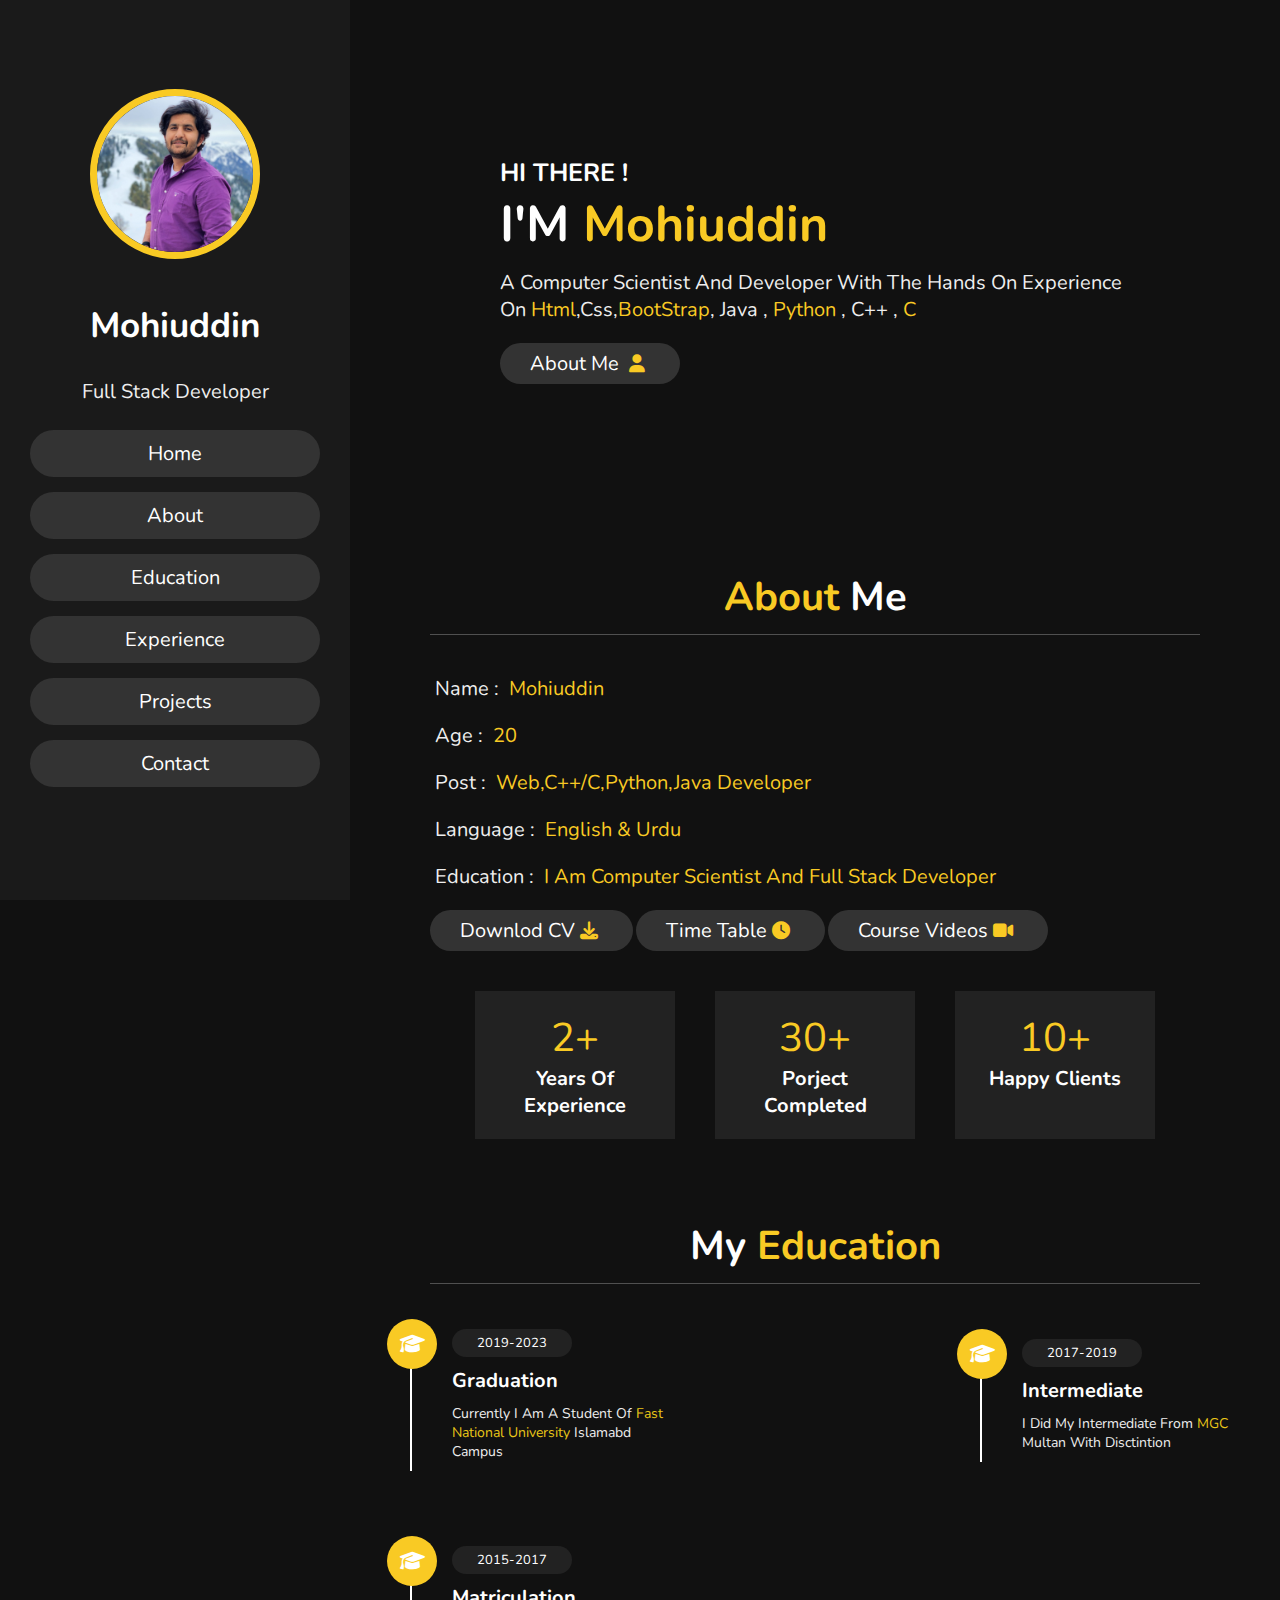
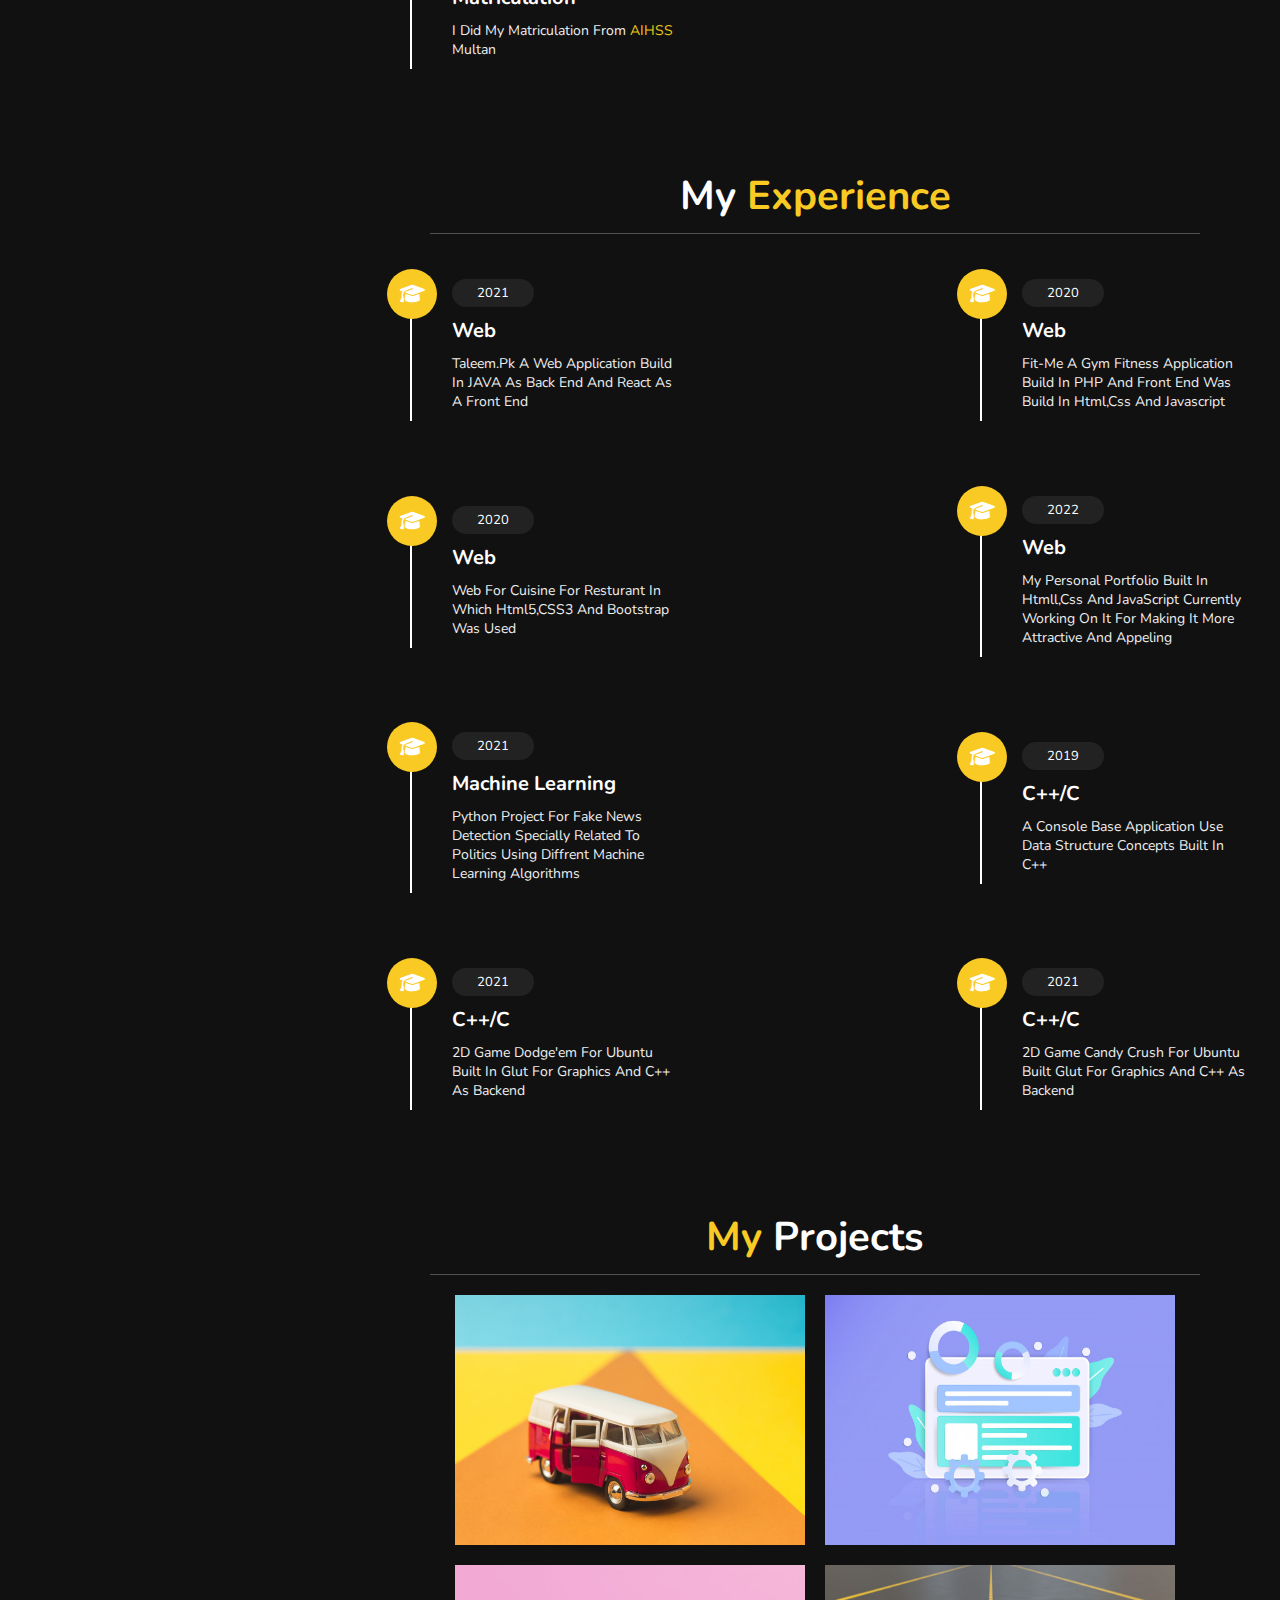
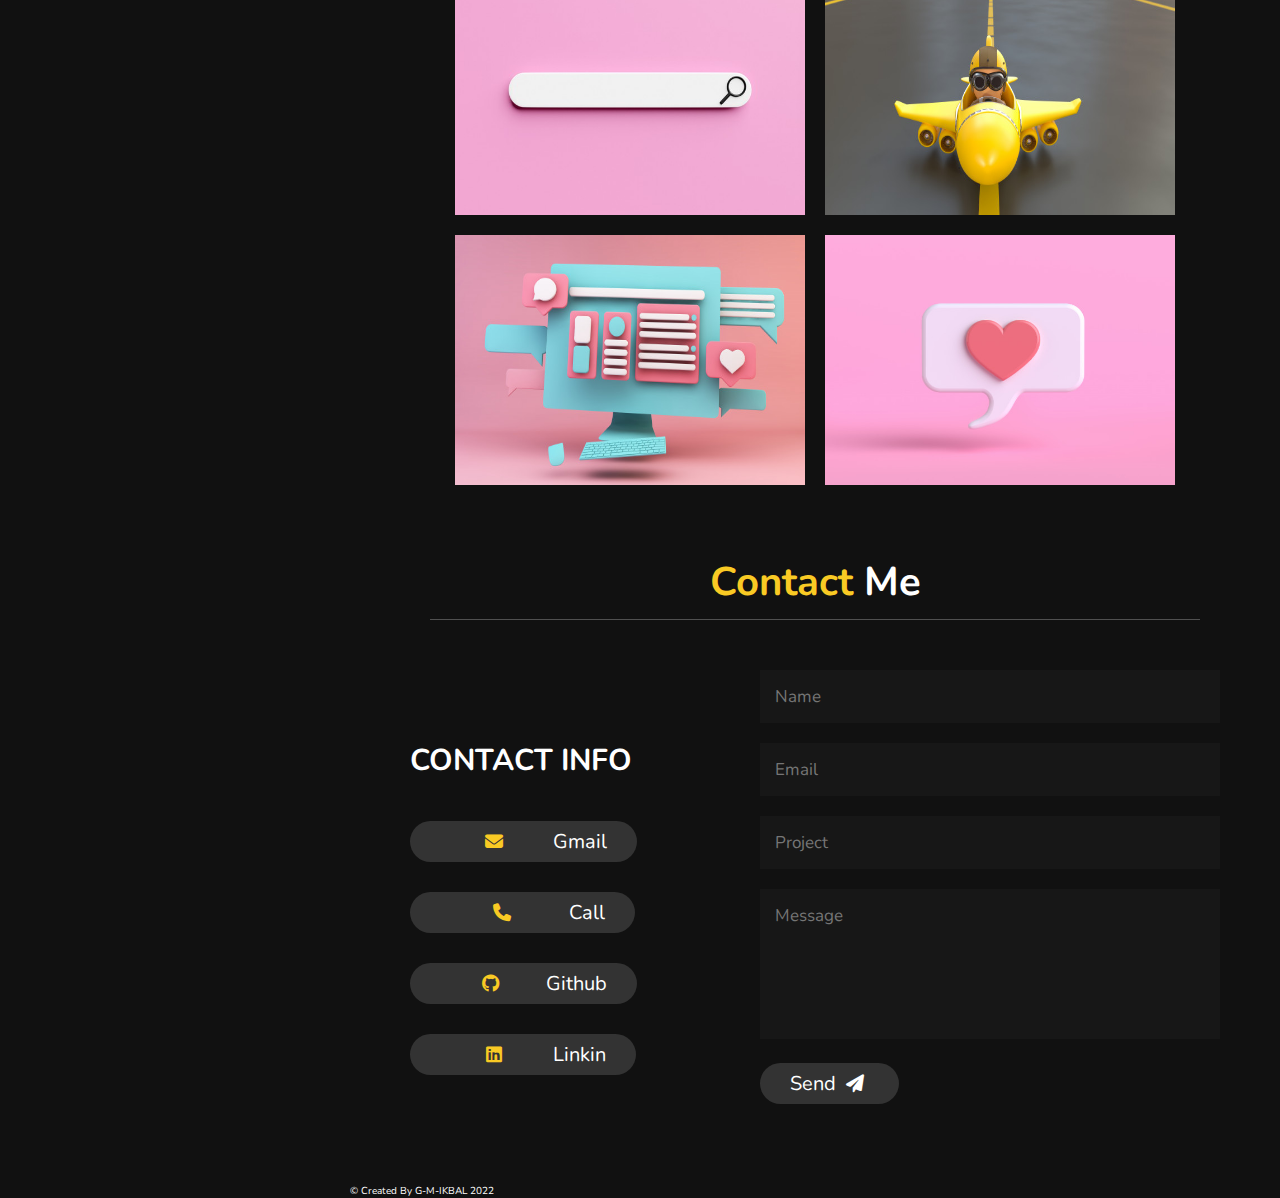
==== commit 9a232b3c: "Update index.html" ====
--- a/index.html
+++ b/index.html
@@ -75,7 +75,7 @@
         <h3> <span> age : </span> 20 </h3>
         <h3> <span> post : </span> Web,C++/C,Python,Java Developer </h3>
         <h3> <span> language : </span> English & Urdu </h3>
-        <h3> <span> Education : </span> Currently i am Final Year Student of Fast Natiaonal University </h3>
+        <h3> <span> Education : </span>  I am Computer Scientist and Full Stack Developer </h3>
 
     <a href="Resume.pdf"><button class="btn">Downlod CV<i class="fa fa-download" style="color:var(--yellow);"></i></button></a>
     <a href="mytimetable.html"><button class ="btn">Time Table<i class="fa fa-clock" style="color:var(--yellow);"></i></button></a>
@@ -155,6 +155,7 @@
 <div class="box-container">
 
     <div class="box">
+      
         <i class="fas fa-graduation-cap"></i>
         <span>2021</span>
         <h3>Web</h3>
@@ -234,7 +235,7 @@
               </div>
               <div class="flip-box-back">
                 <h1>Web App</h1s>
-                <p style="margin-top:20px;  justify-content: center;">A Project To ctreate Web App in Mern Stack. For Real Estate with the Feature of converting 2D floor planes in to 3D.   </p>
+                <p style="margin-top:20px;  justify-content: center;">A Full Stack CRM  Web App in Mern Stack. For Real Estate with the Feature of converting 2D floor planes in to 3D.   </p>
               </div>
             </div>
           </div>
@@ -262,7 +263,7 @@
                   </div>
                   <div class="flip-box-back">
                     <h1>Computer Vision</h1s>
-                    <p>Project Description here--</p>
+                    <p>Built a Project to convert Ground floors to 3D visualization map to give the better visuslization and idea how the house will look in the Near Future</p>
                   </div>
                 </div>
               </div>
@@ -329,8 +330,8 @@
 
         <div class="info">
             
-            <h3><a href="mailto: gmiqbal05@gmail.com" style="color:white;" ><button class="btn"><i class="fa fa-envelope" style="width:3cm; "></i>gmail</a> </i></button></i> </h3>
-            <h3>  <a href ="tel:+923458466668 " style="color:white;"> <button class="btn"><i class="fas fa-phone" style="width:3.4cm; "></i>Call</button> </a></h3>
+            <h3><a href="mailto: gm.ikbal@outlook.com" style="color:white;" ><button class="btn"><i class="fa fa-envelope" style="width:3cm; "></i>gmail</a> </i></button></i> </h3>
+            <h3>  <a href ="tel:+971 555 05 1347 " style="color:white;"> <button class="btn"><i class="fas fa-phone" style="width:3.4cm; "></i>Call</button> </a></h3>
             <h3> <a href="https://github.com/" style="color:white;"><button class="btn"><i class="fa-brands fa-github" style="width:2.8cm; "></i>github</button>  </a></h3>
             <h3> <a href="https://pk.linkedin.com/in/gm-iqbal-00810a1b1" style="color:white;"><button class="btn"><i class="fa-brands fa-linkedin" style="width:3cm; "></i>Linkin</button> </a> </h3>
             
@@ -361,4 +362,4 @@
 
 
 </body>
-</html>+</html>
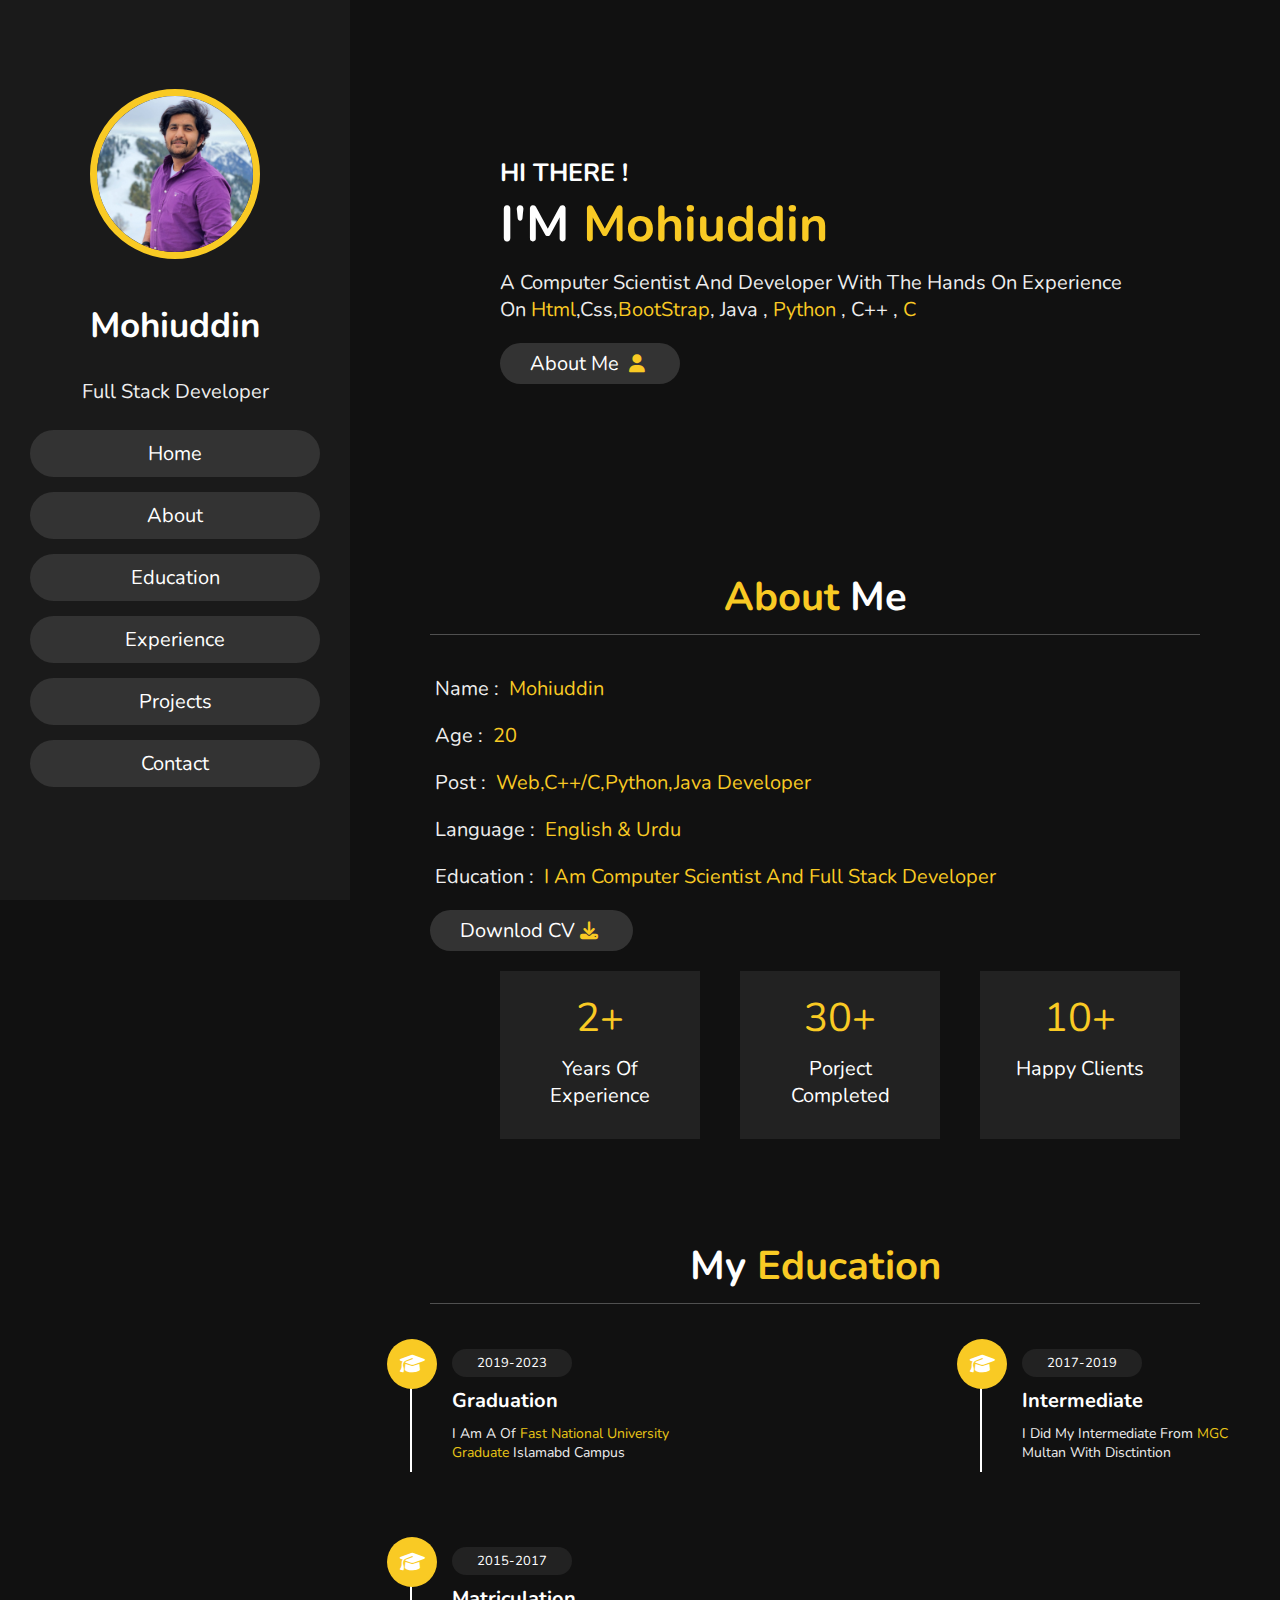
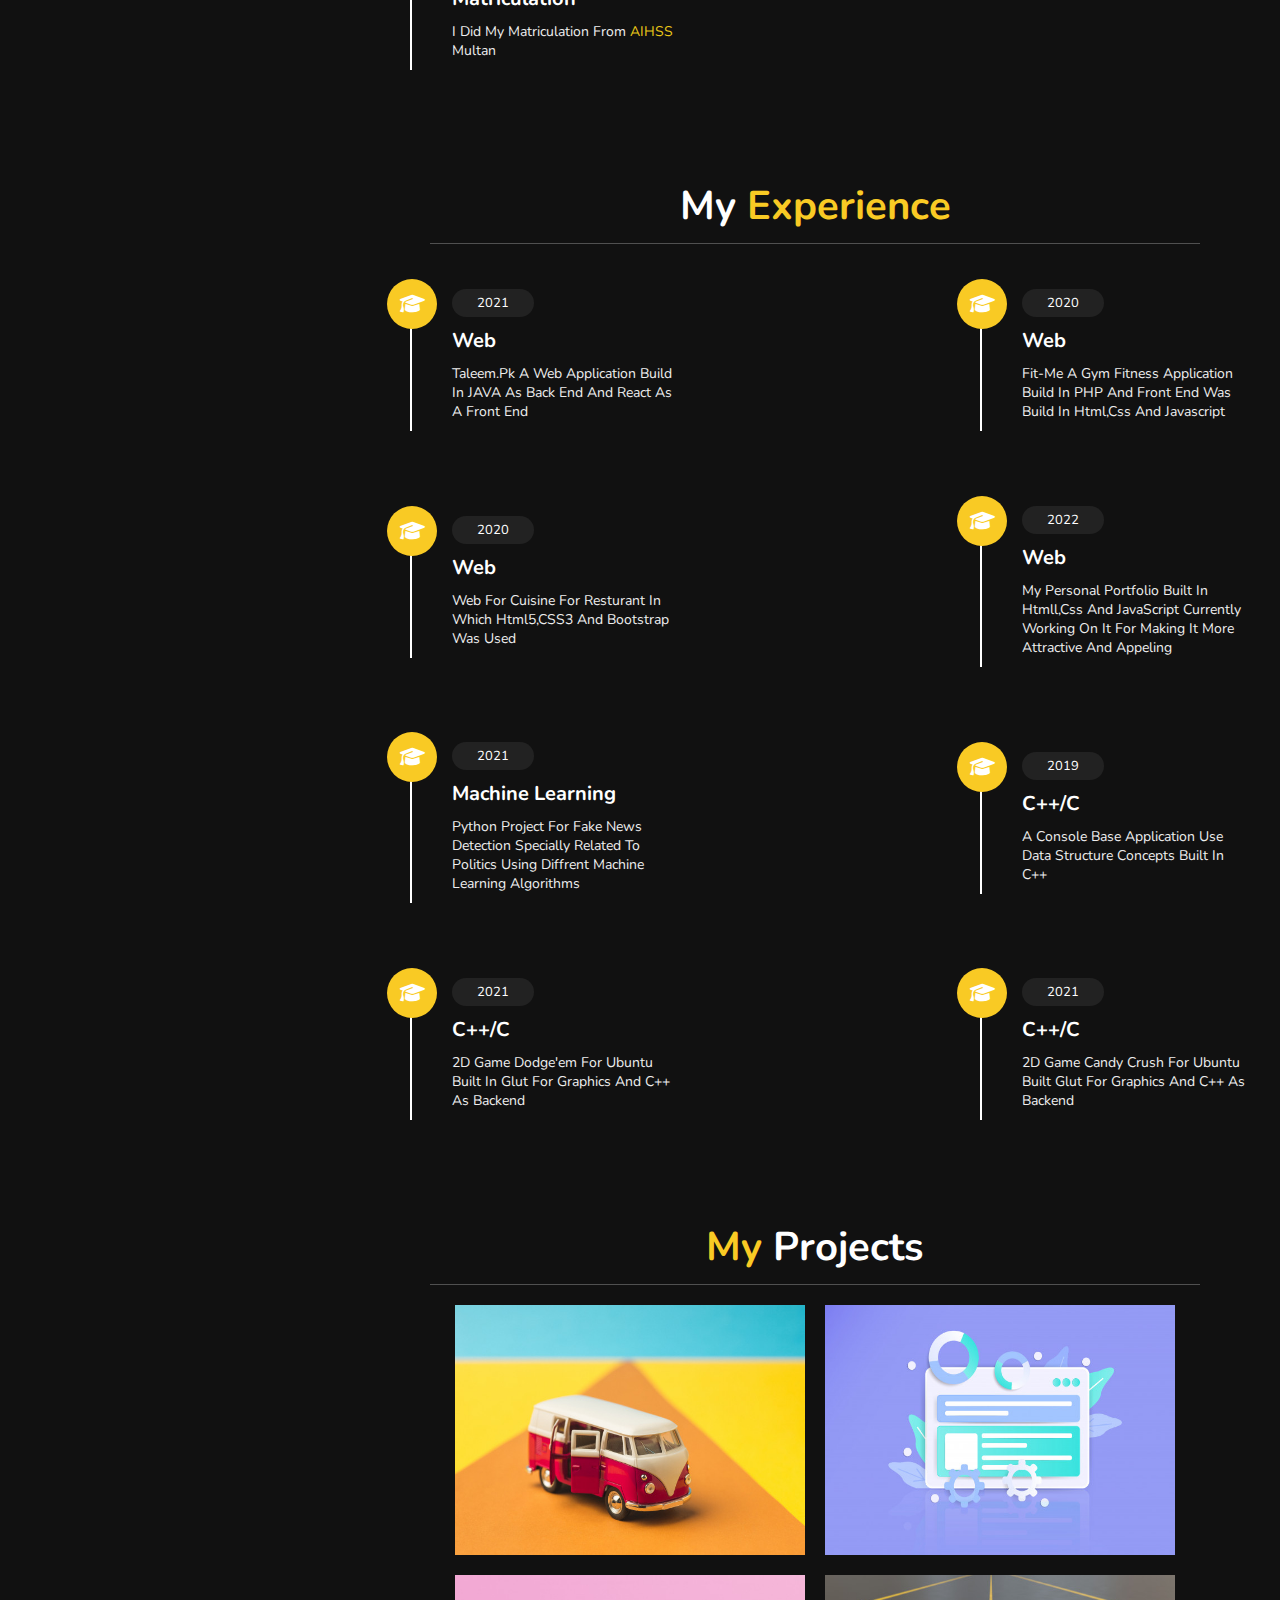
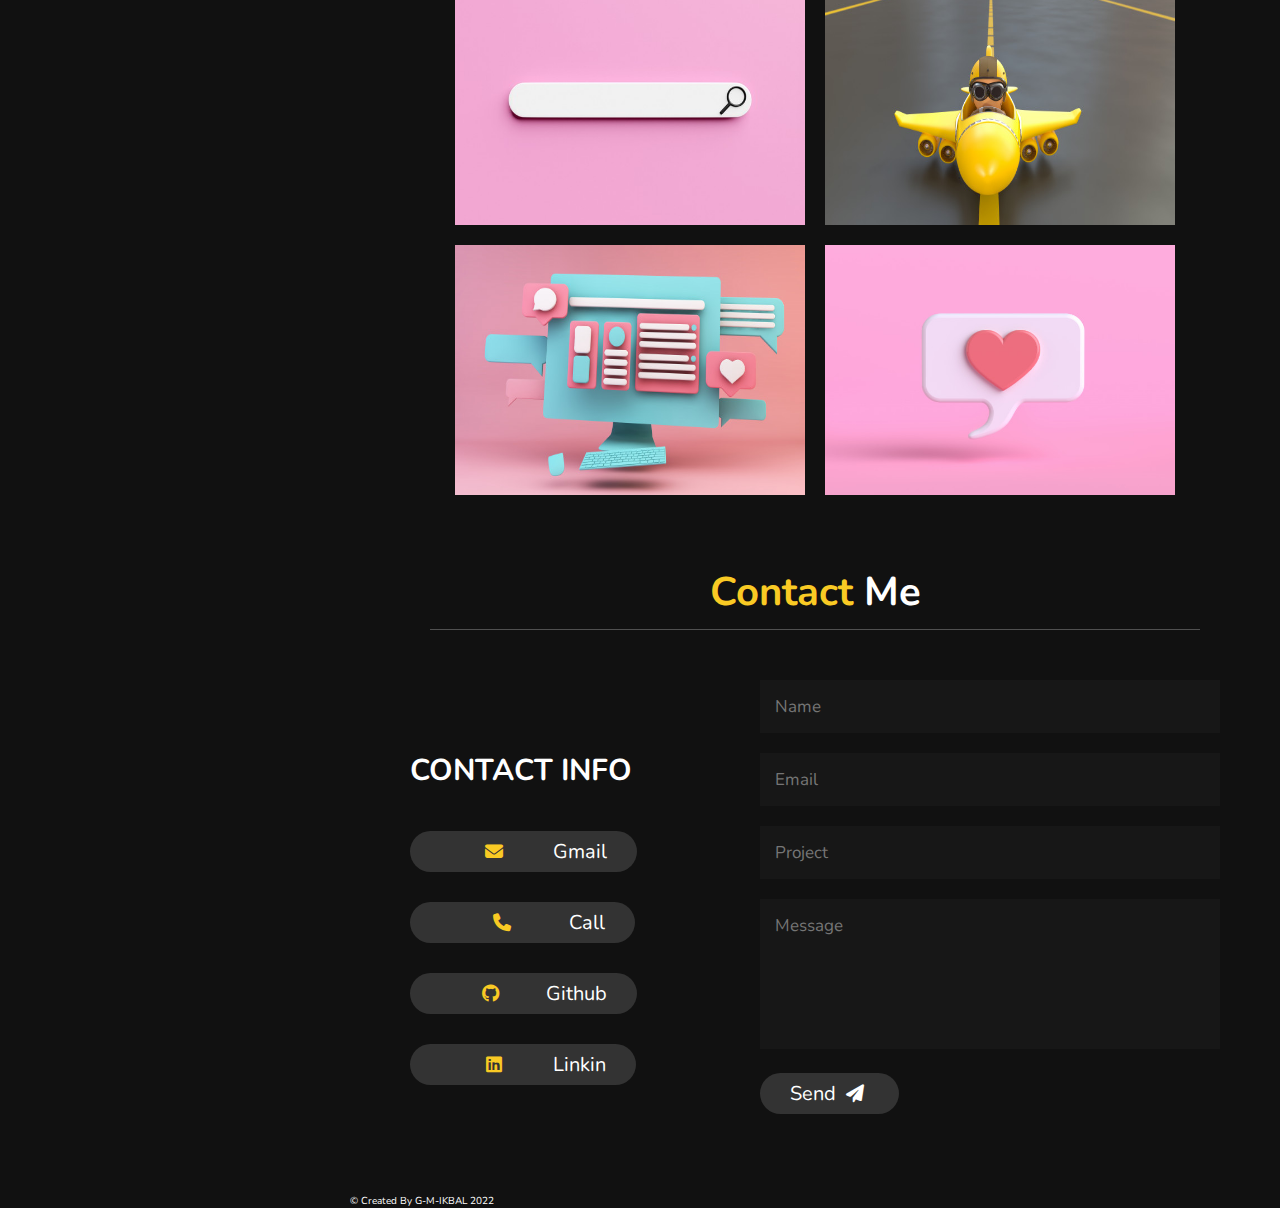
==== commit 228e391f: "Update index.html" ====
--- a/index.html
+++ b/index.html
@@ -78,10 +78,6 @@
         <h3> <span> Education : </span>  I am Computer Scientist and Full Stack Developer </h3>
 
     <a href="Resume.pdf"><button class="btn">Downlod CV<i class="fa fa-download" style="color:var(--yellow);"></i></button></a>
-    <a href="mytimetable.html"><button class ="btn">Time Table<i class="fa fa-clock" style="color:var(--yellow);"></i></button></a>
-    <a href="coursevideos.html"><button class ="btn">Course Videos<i class="fa fa-video" style="color:var(--yellow);"></i></button></a>
-
-    </div>
 
     <div class="counter">
 
@@ -119,7 +115,7 @@
         <i class="fas fa-graduation-cap"></i>
         <span>2019-2023</span>
         <h3>Graduation</h3>
-        <p>Currently I am a student of <a href="http://nu.edu.pk/" style="color: rgb(233, 198, 24);">Fast National University </a> Islamabd Campus</p> 
+        <p>I am a  of <a href="http://nu.edu.pk/" style="color: rgb(233, 198, 24);">Fast National University Graduate</a> Islamabd Campus</p> 
        
     </div>
 
